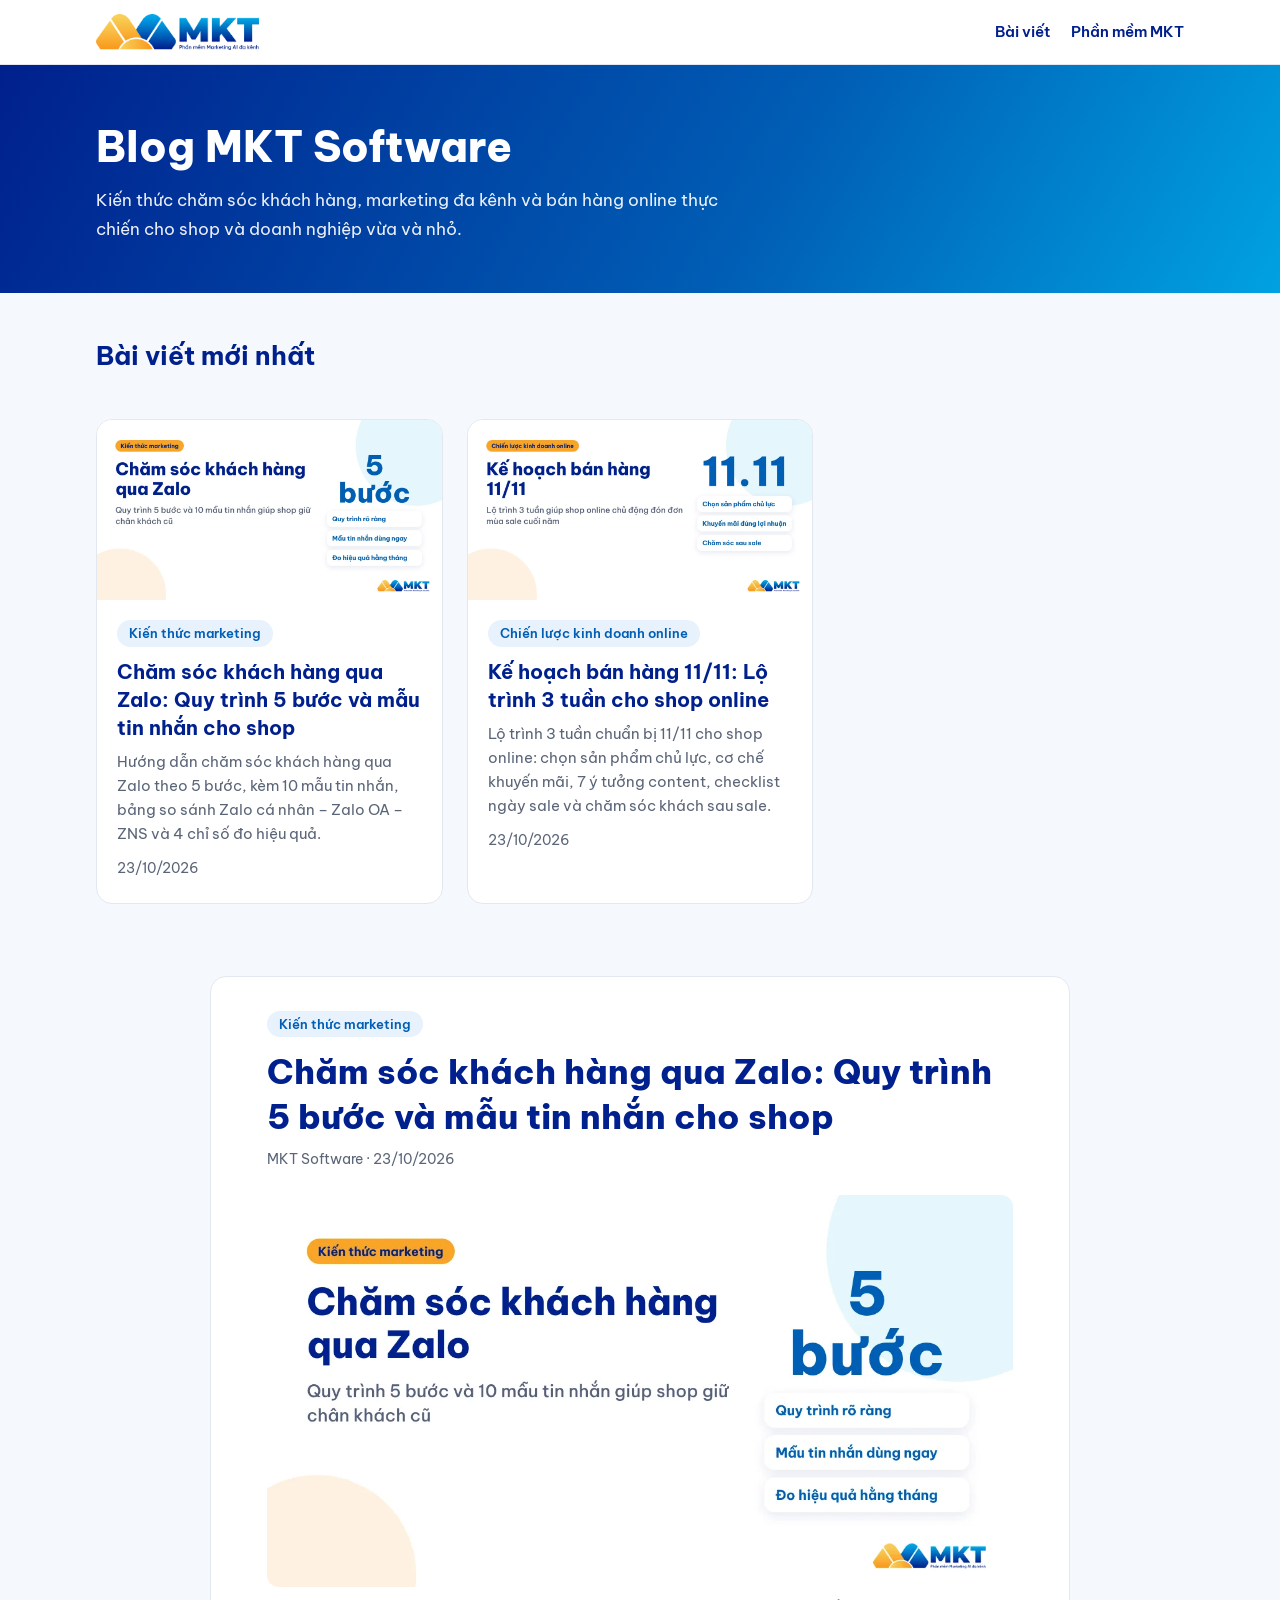
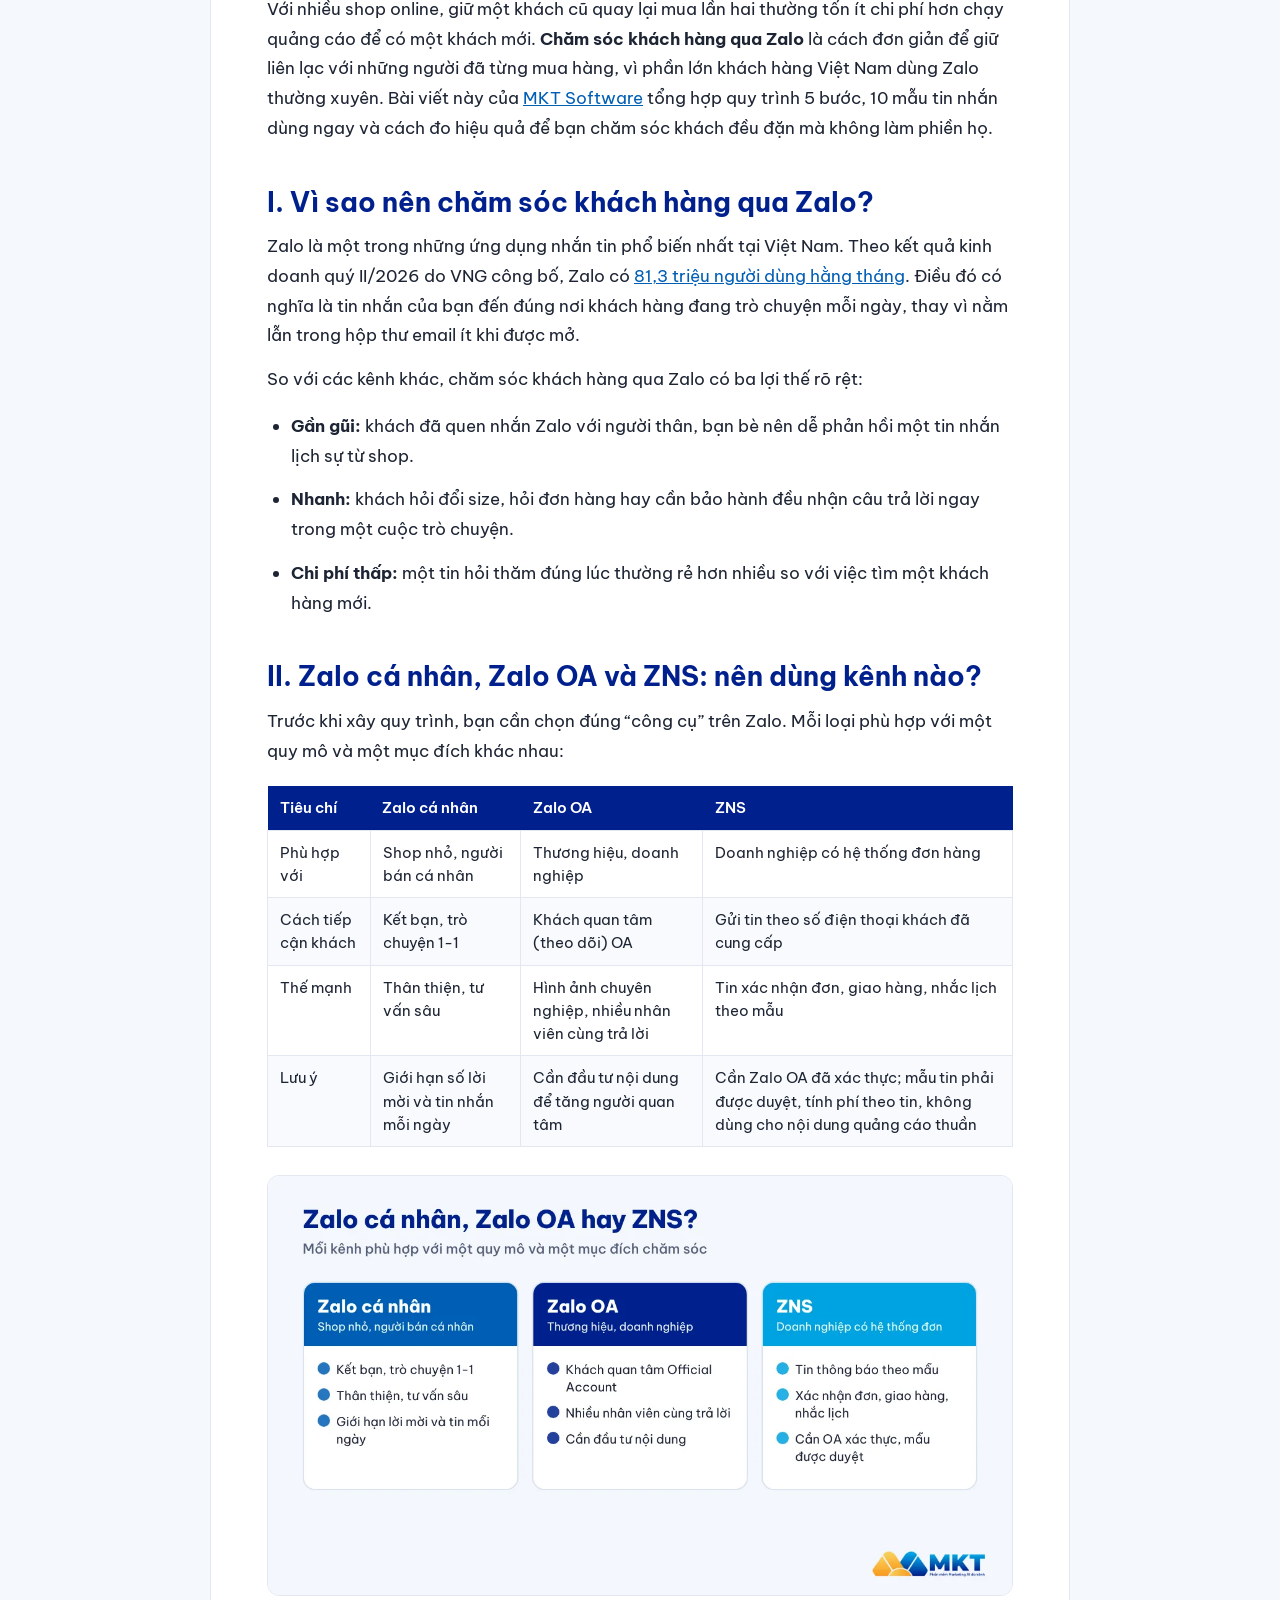
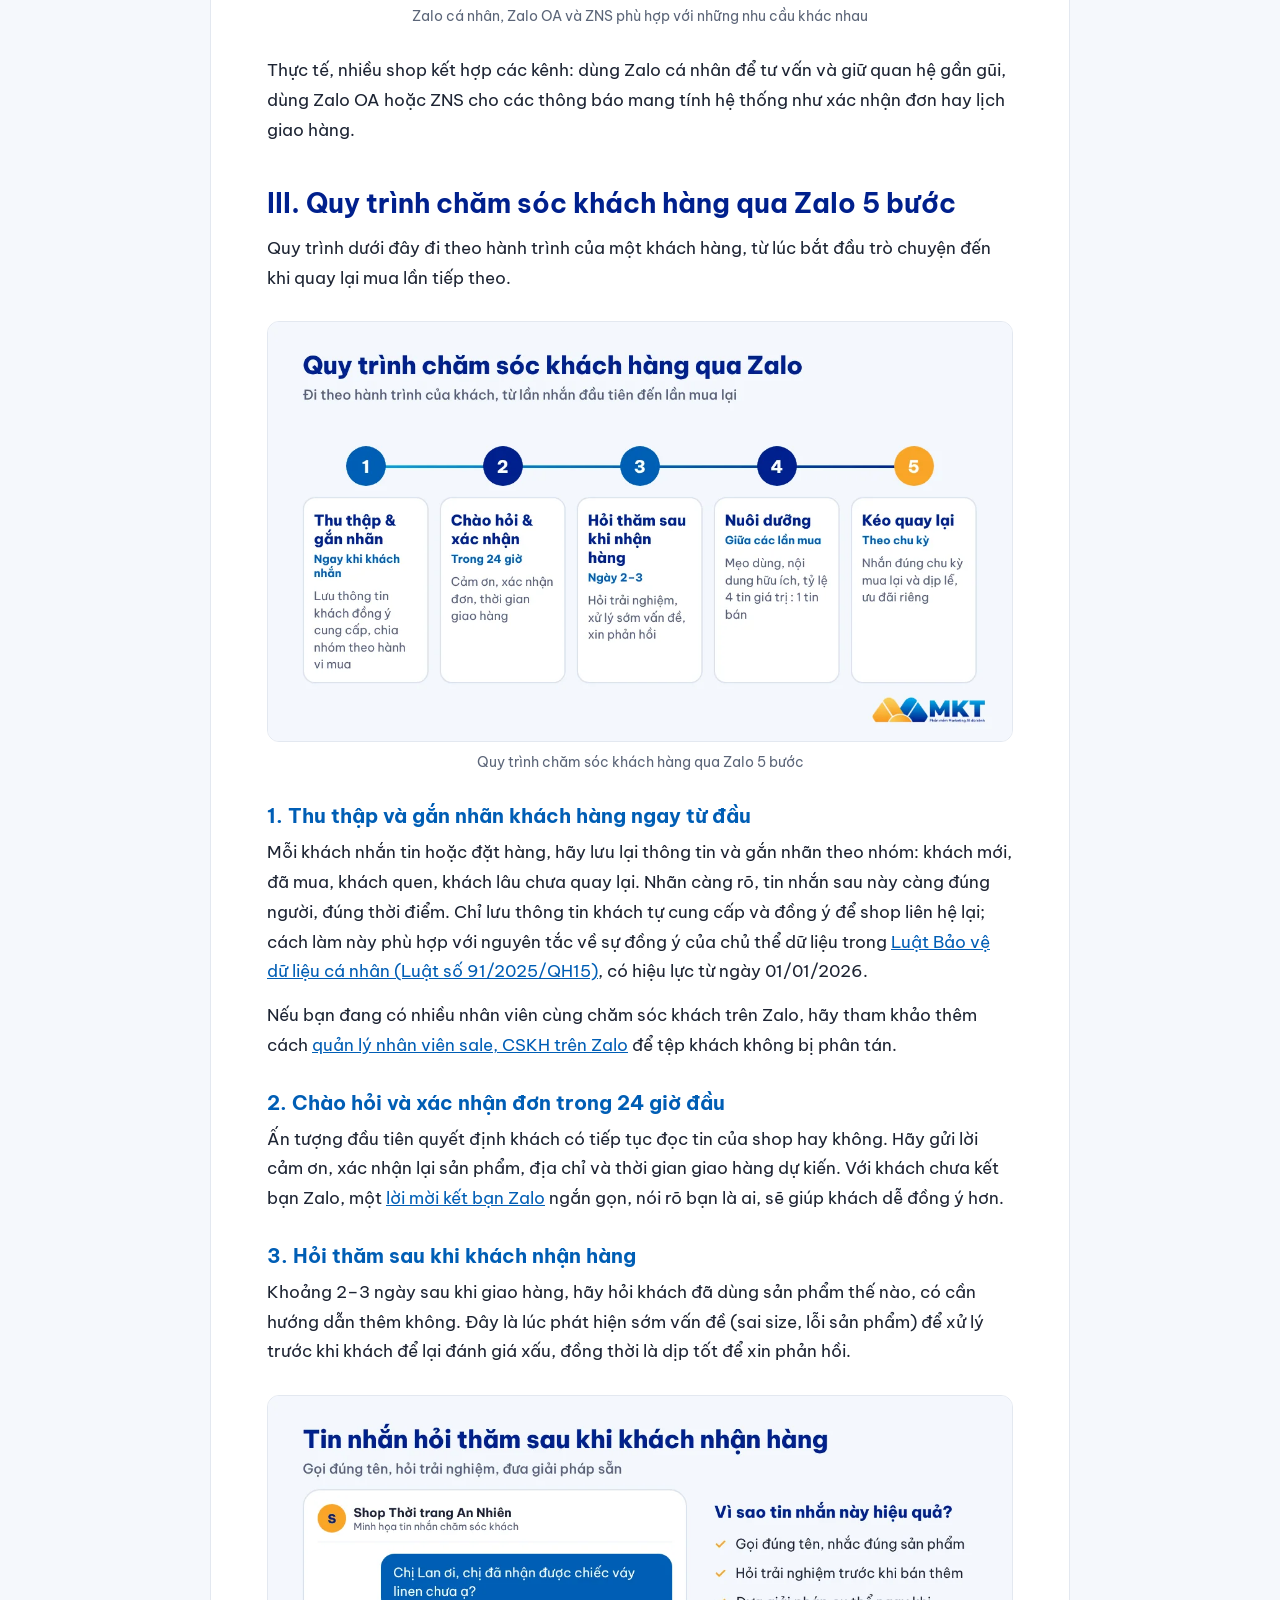
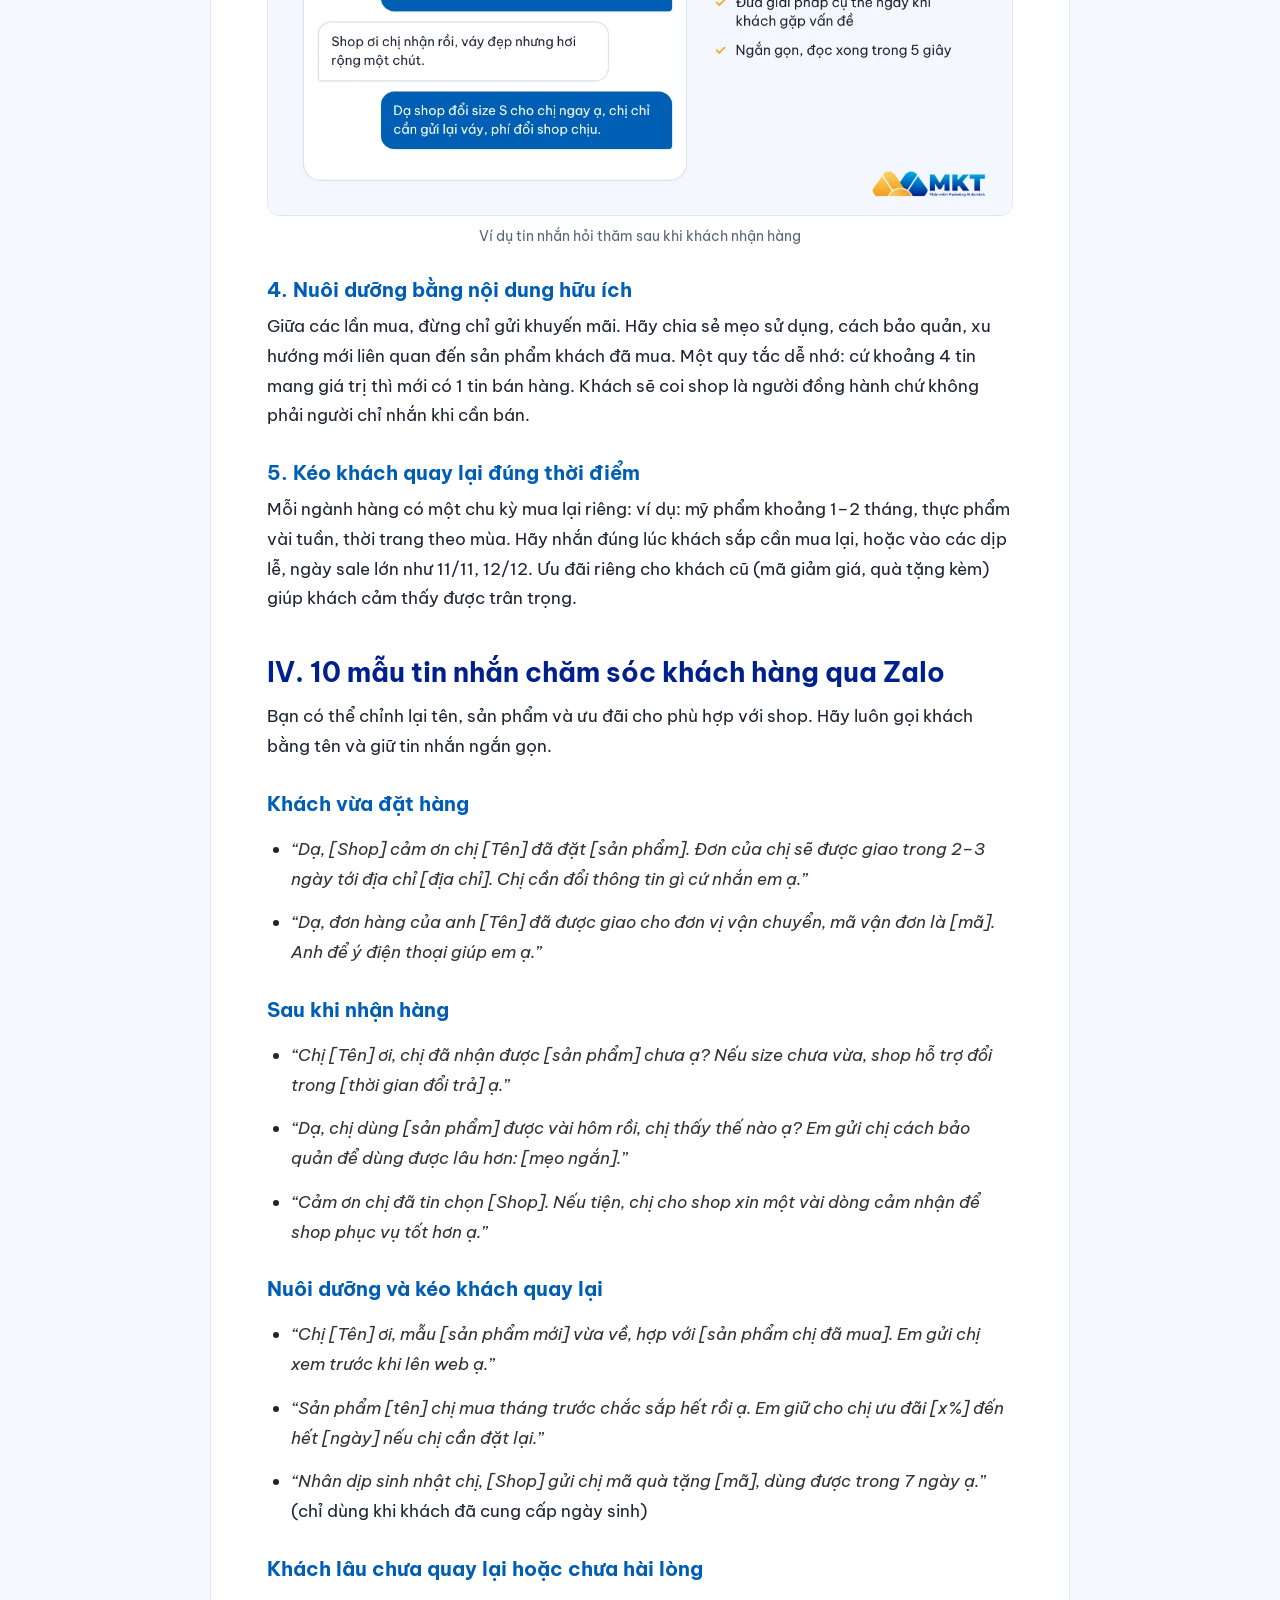
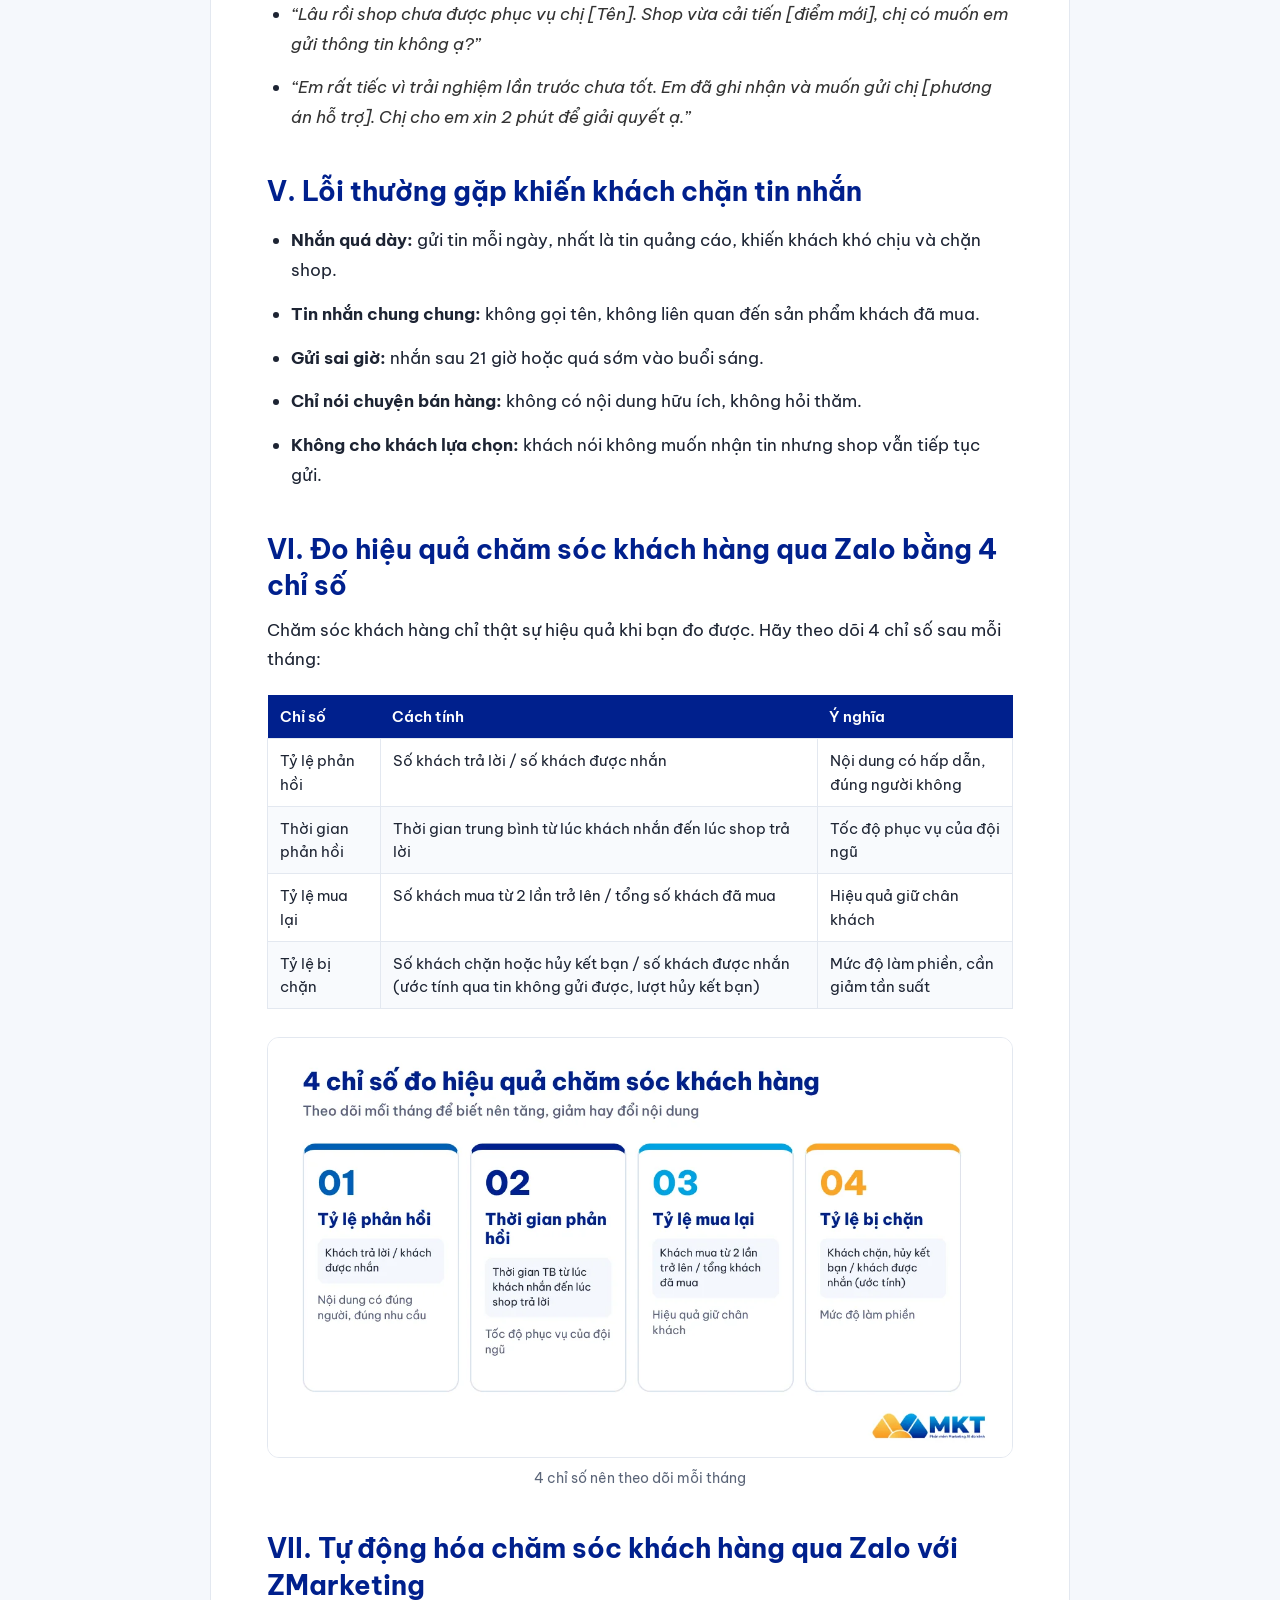
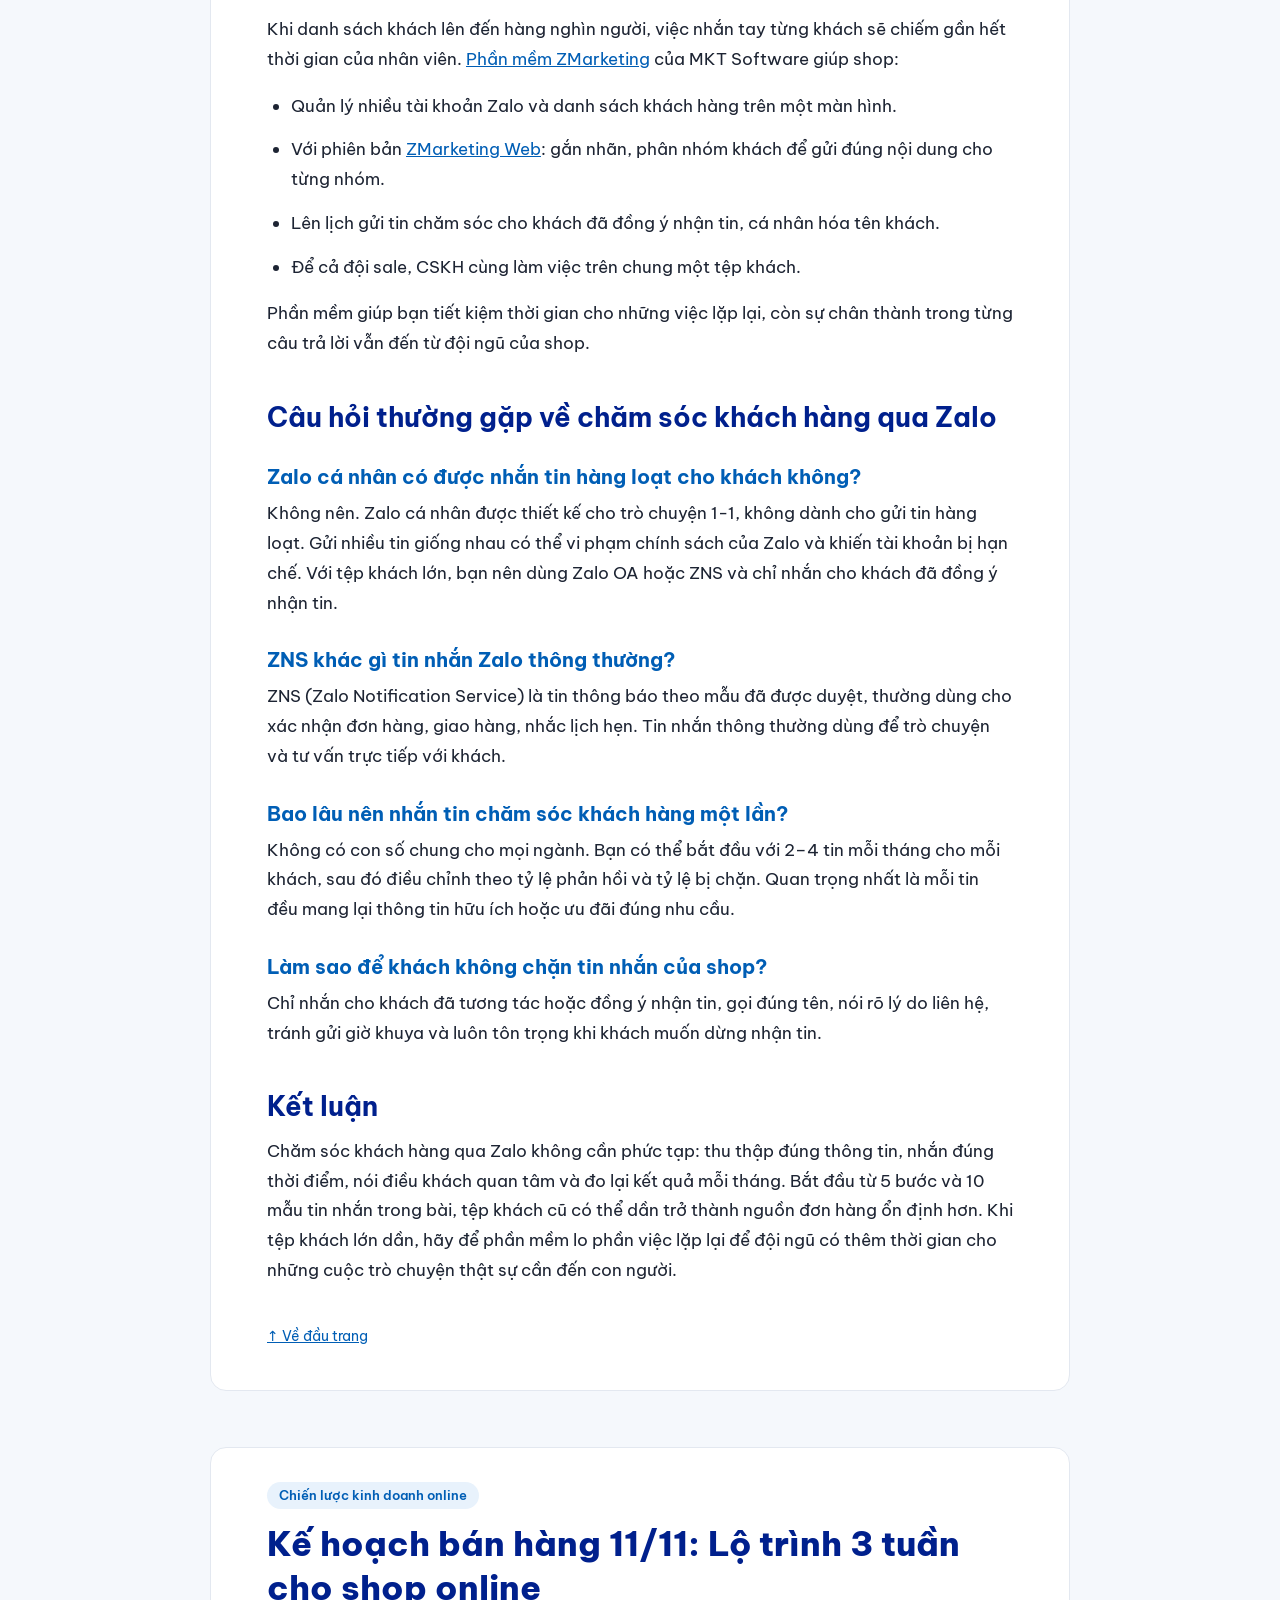
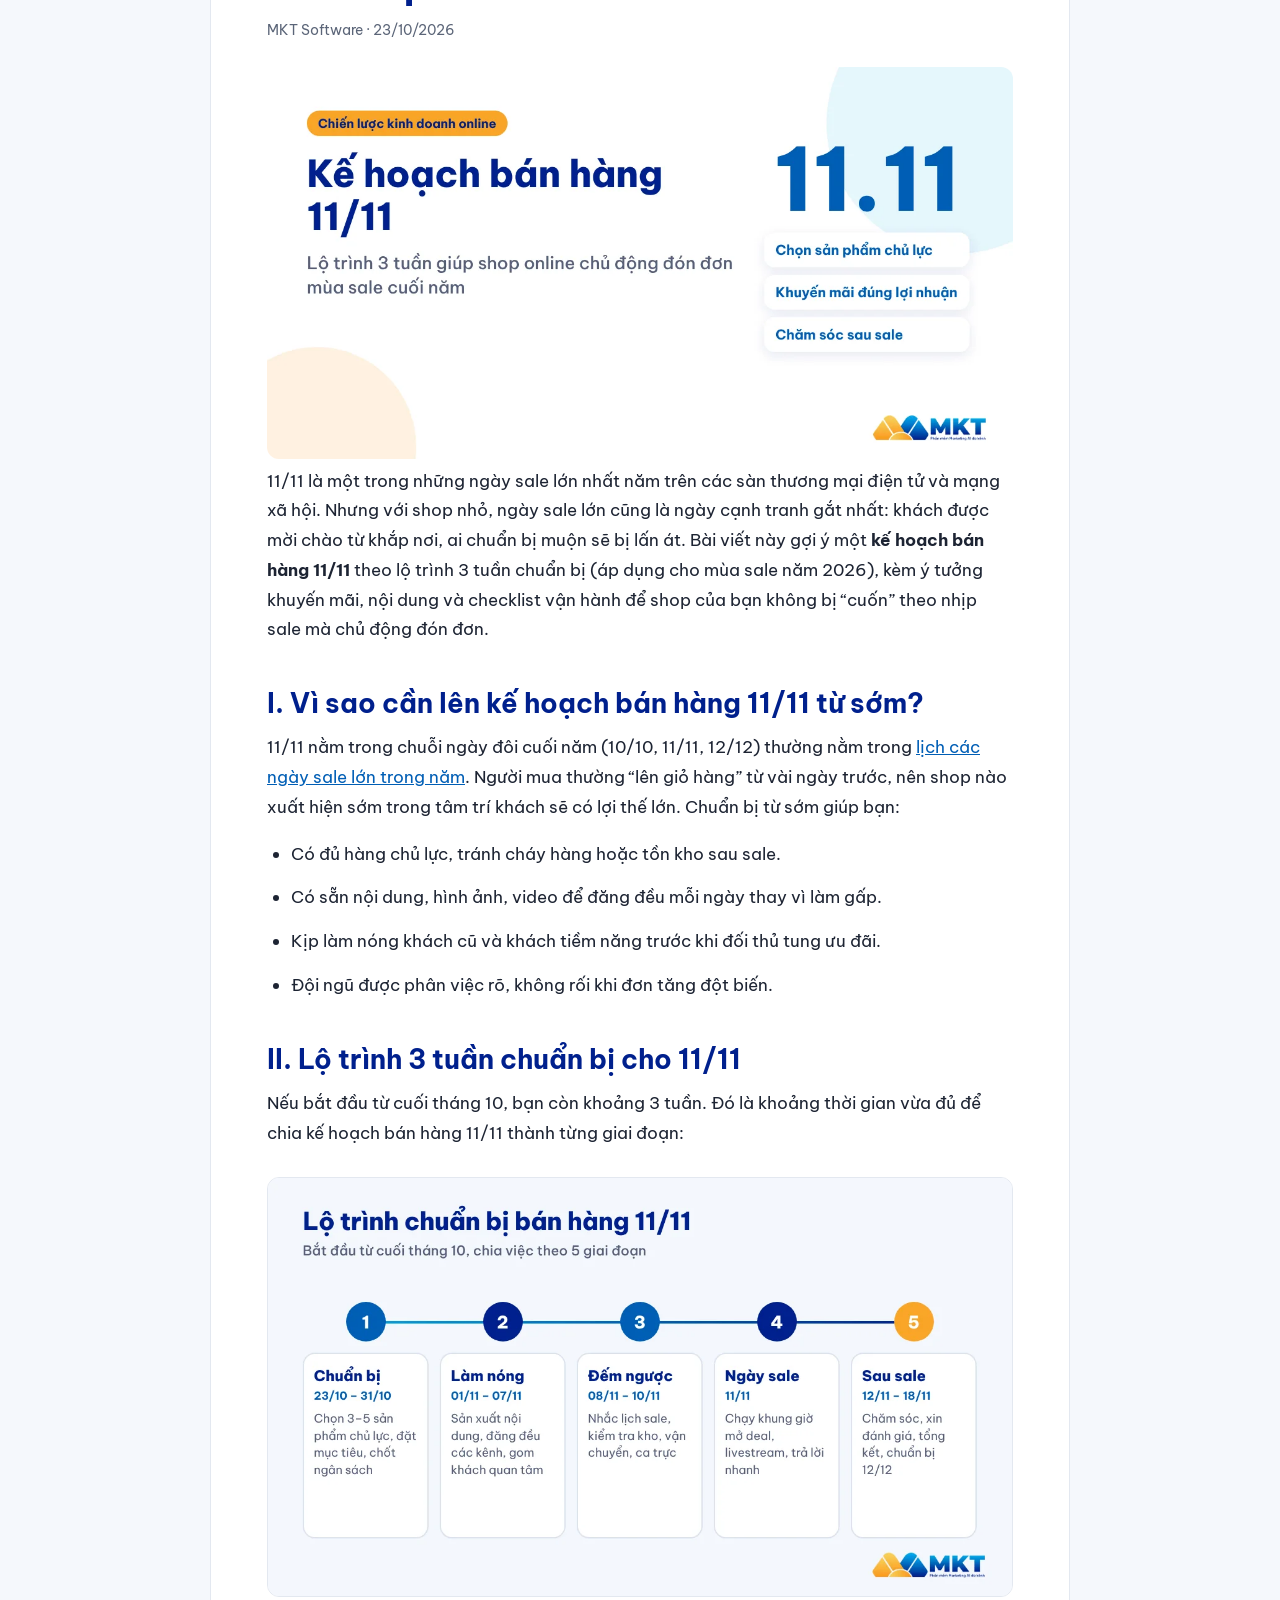
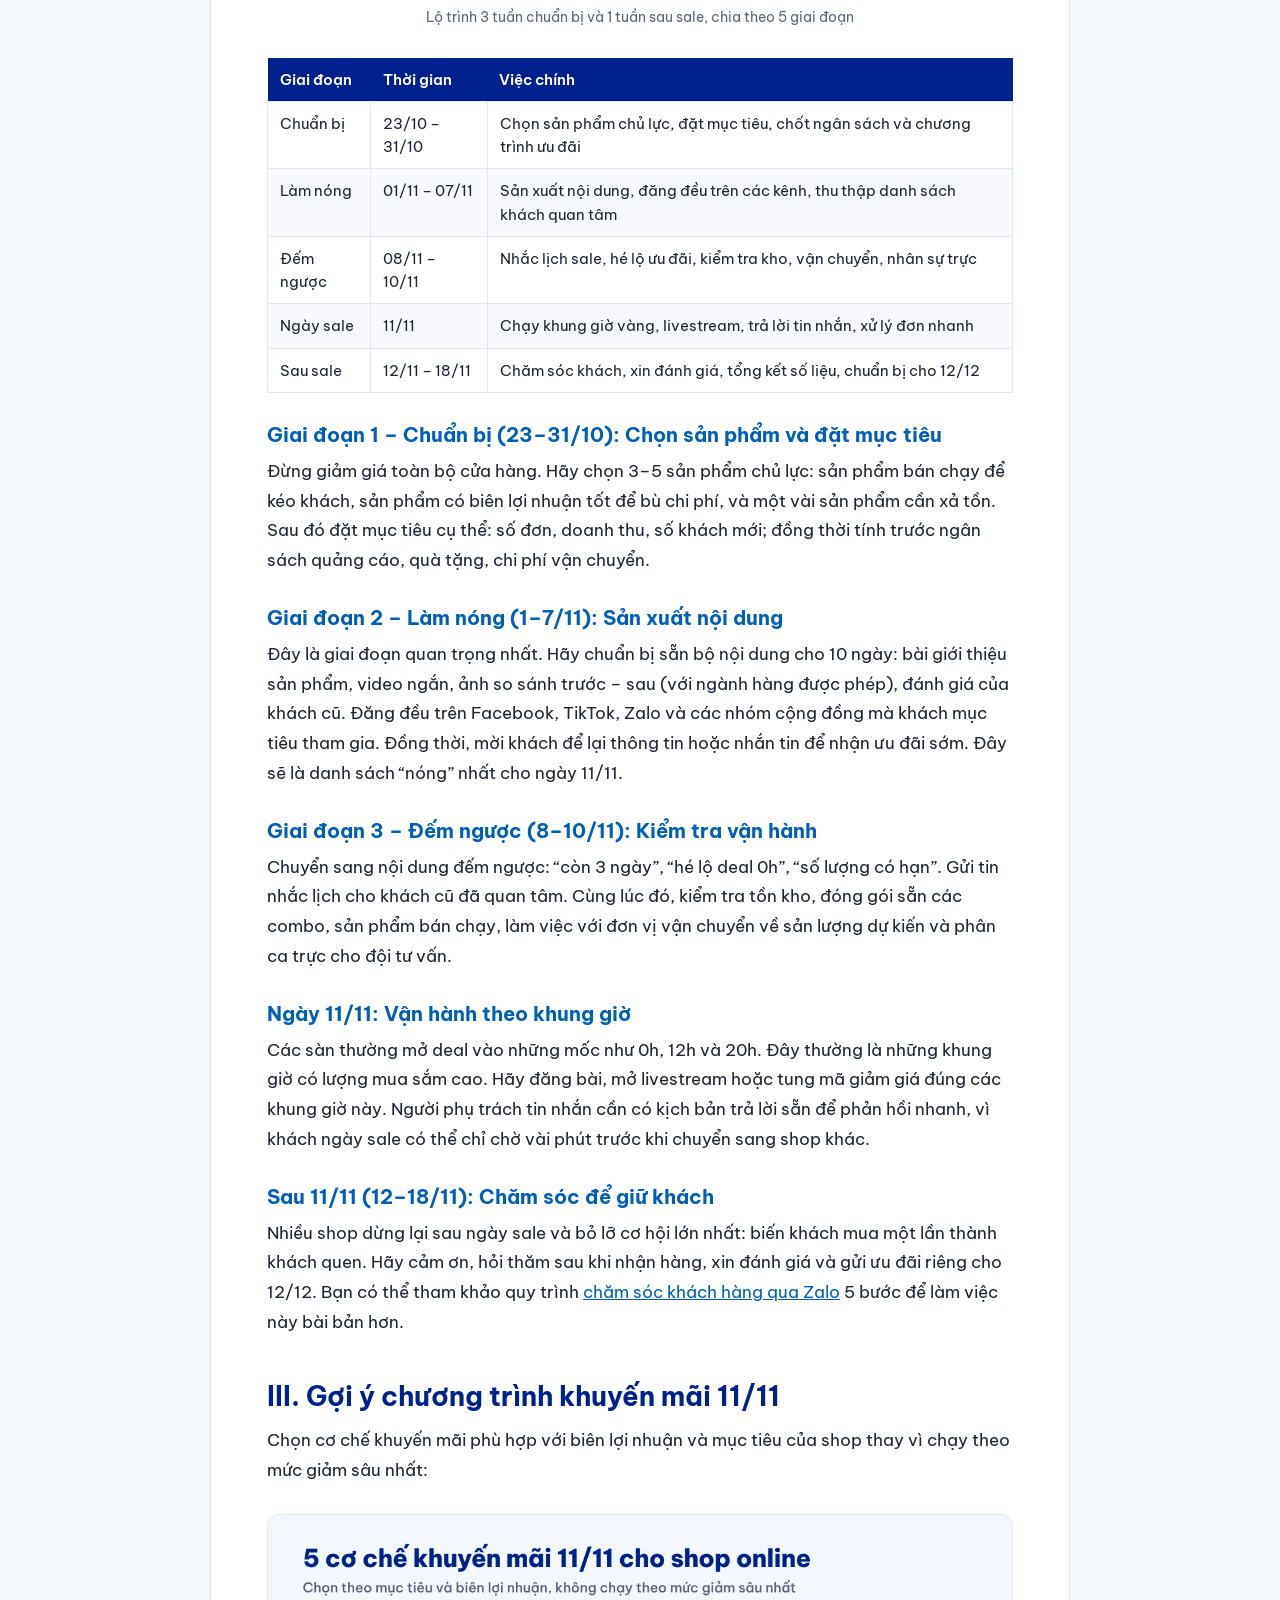
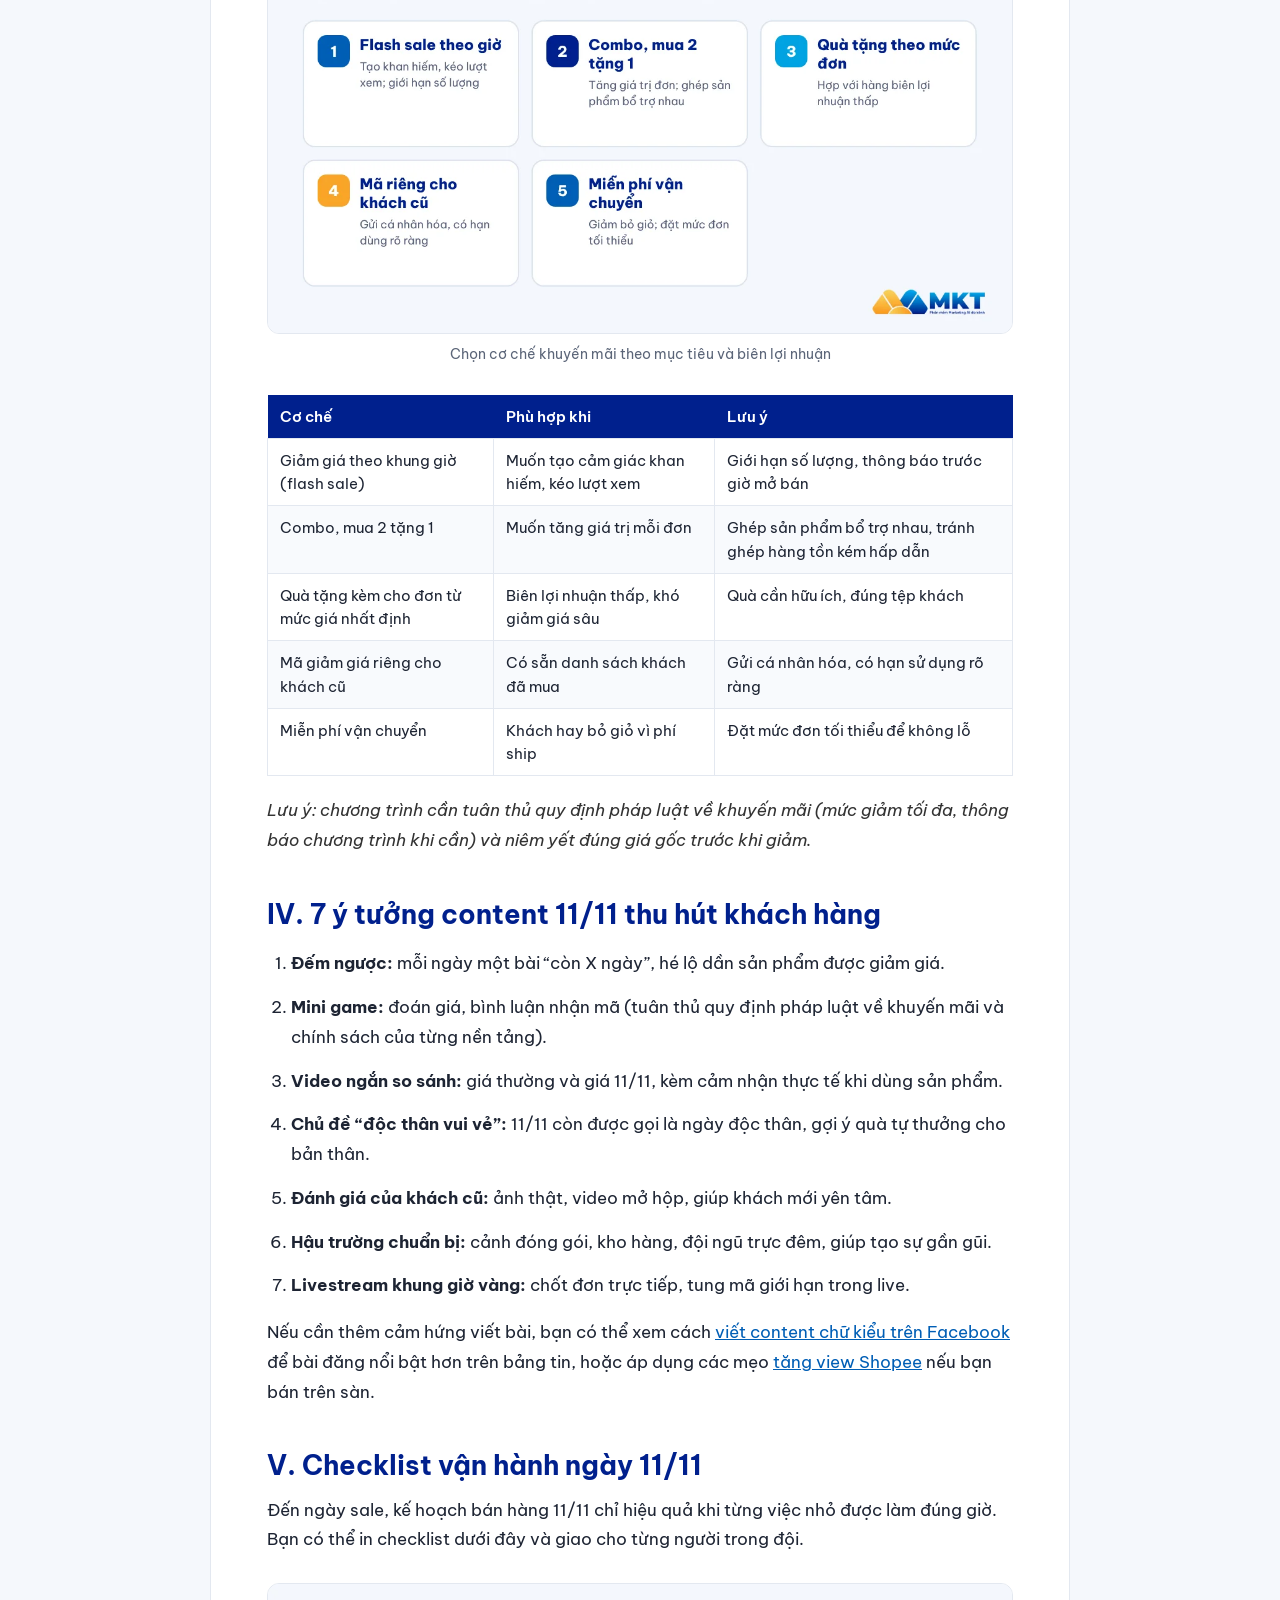
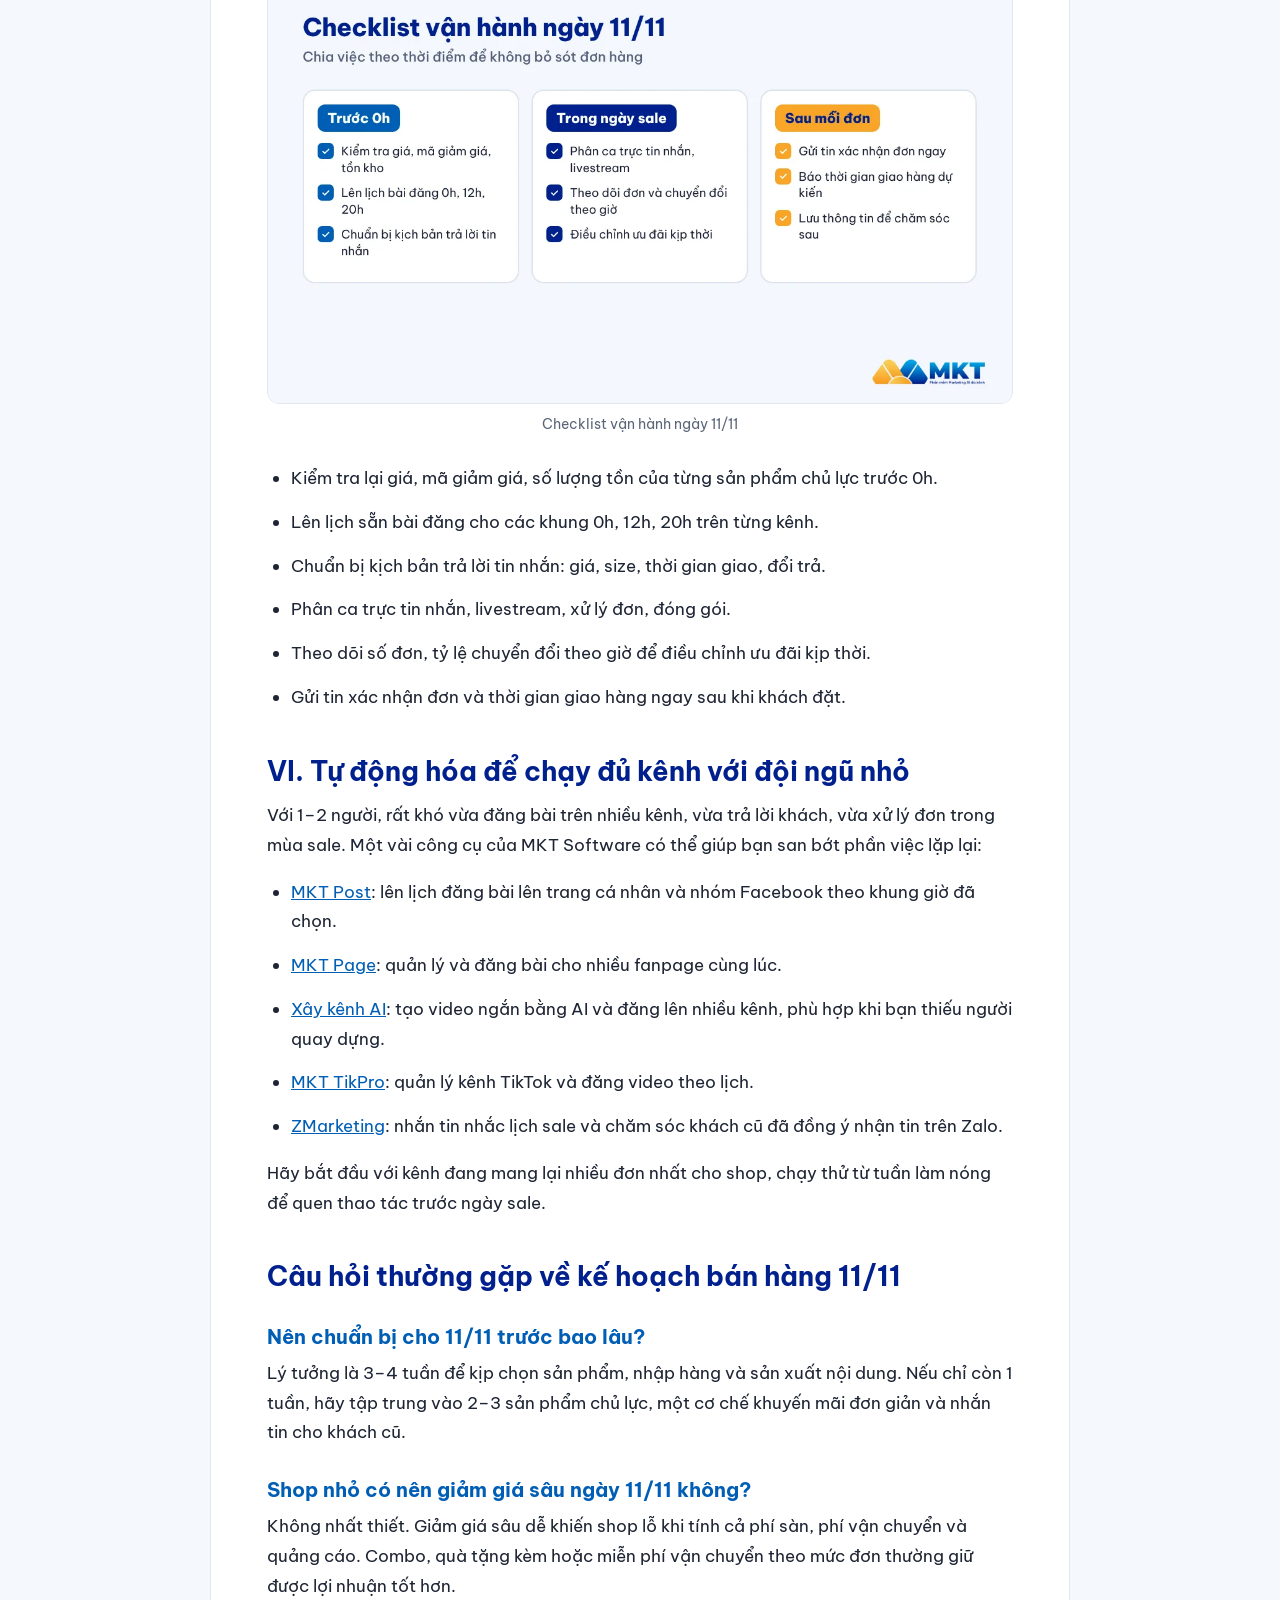
==== index_1.html @ a3960c8b "Add files via upload" ====
<!doctype html>
<html lang="vi">
<head>
<meta charset="utf-8">
<meta name="viewport" content="width=device-width, initial-scale=1">
<title>Blog MKT Software – Chăm sóc khách hàng qua Zalo và kế hoạch bán hàng 11/11</title>
<meta name="description" content="Blog MKT Software: hướng dẫn chăm sóc khách hàng qua Zalo 5 bước kèm mẫu tin nhắn và kế hoạch bán hàng 11/11 cho shop online, kèm checklist, KPI.">
<meta name="robots" content="index,follow">
<meta property="og:type" content="website">
<meta property="og:title" content="Blog MKT Software">
<meta property="og:description" content="Blog MKT Software: hướng dẫn chăm sóc khách hàng qua Zalo 5 bước kèm mẫu tin nhắn và kế hoạch bán hàng 11/11 cho shop online, kèm checklist, KPI.">
<link rel="icon" href="[data-uri]">
<link rel="preconnect" href="https://fonts.googleapis.com">
<link rel="preconnect" href="https://fonts.gstatic.com" crossorigin>
<link href="https://fonts.googleapis.com/css2?family=Be+Vietnam+Pro:wght@400;600;700;800&display=swap" rel="stylesheet">
<style>
:root{--navy:#00208D;--blue:#005EB5;--sky:#00A2E1;--orange:#F9A528;--ink:#1d2433;--muted:#5b6578;--line:#e3e8f0;--bg:#f5f8fc;--card:#fff}
*{box-sizing:border-box}html{-webkit-text-size-adjust:100%}
body{margin:0;font-family:'Be Vietnam Pro',system-ui,-apple-system,'Segoe UI',Roboto,Arial,sans-serif;color:var(--ink);background:var(--bg);line-height:1.75;font-size:17px}
a{color:var(--blue)}a:hover{color:var(--navy)}
img{max-width:100%;height:auto;display:block}
.wrap{max-width:1120px;margin:0 auto;padding:0 16px}
header.site{background:#fff;border-bottom:1px solid var(--line);position:sticky;top:0;z-index:5}
header.site .wrap{display:flex;align-items:center;justify-content:space-between;height:64px;gap:16px}
header.site img{height:36px;width:auto}
header.site nav a{color:var(--navy);text-decoration:none;font-weight:600;font-size:15px;margin-left:20px}
.hero{background:linear-gradient(120deg,var(--navy),var(--blue) 60%,var(--sky));color:#fff;padding:56px 0 48px}
.hero h1{font-size:clamp(28px,4vw,42px);line-height:1.25;margin:0 0 12px;font-weight:800}
.hero p{margin:0;max-width:640px;opacity:.92}
.grid{display:grid;grid-template-columns:repeat(auto-fill,minmax(320px,1fr));gap:24px;padding:40px 0 56px}
.card{background:var(--card);border:1px solid var(--line);border-radius:16px;overflow:hidden;display:flex;flex-direction:column;text-decoration:none;color:inherit;transition:transform .15s,box-shadow .15s}
.card:hover{transform:translateY(-3px);box-shadow:0 12px 28px rgba(0,32,141,.12)}
.card .body{padding:18px 20px 22px}
.tag{display:inline-block;font-size:13px;font-weight:600;color:var(--blue);background:#e8f2fc;border-radius:999px;padding:2px 12px}
.card h2{font-size:20px;line-height:1.4;margin:10px 0 8px;color:var(--navy)}
.card p{margin:0;color:var(--muted);font-size:15px;line-height:1.6}
.meta{font-size:14px;color:var(--muted)}
.crumb{font-size:14px;color:var(--muted);padding:20px 0 0}.crumb a{color:var(--muted);text-decoration:none}
article{background:#fff;border:1px solid var(--line);border-radius:16px;padding:32px clamp(18px,5vw,56px) 40px;margin:16px auto 56px;max-width:860px}
article h1{font-size:clamp(26px,3.6vw,36px);line-height:1.3;color:var(--navy);margin:12px 0 8px;font-weight:800}
article .featured{border-radius:12px;margin:24px 0 8px}
.content h2{font-size:clamp(22px,2.6vw,27px);line-height:1.35;color:var(--navy);margin:40px 0 12px;padding-top:4px}
.content h3{font-size:20px;line-height:1.4;color:var(--blue);margin:28px 0 8px}
.content p,.content li{margin:0 0 14px}
.content ul,.content ol{padding-left:24px}
.content figure{margin:28px 0}.content figure img{border-radius:12px;border:1px solid var(--line)}
.content figcaption{font-size:14px;color:var(--muted);text-align:center;margin-top:8px}
.tablewrap{overflow-x:auto;margin:20px 0}
.content table{border-collapse:collapse;width:100%;min-width:560px;font-size:15px;line-height:1.55}
.content th{background:var(--navy);color:#fff;text-align:left;padding:10px 12px;font-weight:600}
.content td{border:1px solid var(--line);padding:10px 12px;vertical-align:top}
.content tr:nth-child(even) td{background:#f8fafd}
.content em{color:#333}
.related{border-top:1px solid var(--line);margin-top:40px;padding-top:24px}
.related h2{font-size:20px;color:var(--navy);margin:0 0 12px}
.cta{background:linear-gradient(120deg,var(--navy),var(--blue));color:#fff;border-radius:14px;padding:22px 24px;margin-top:32px}
.cta a{display:inline-block;margin-top:10px;background:var(--orange);color:var(--navy);font-weight:700;text-decoration:none;padding:10px 20px;border-radius:999px}
footer{background:var(--navy);color:#c9d4ff;font-size:14px;padding:28px 0}footer a{color:#fff}
@media (max-width:600px){body{font-size:16px}header.site nav a{margin-left:12px;font-size:14px}.grid{grid-template-columns:1fr}}

.post{scroll-margin-top:80px}.toplink{font-size:14px;margin-top:24px;display:inline-block}
header.site nav{display:flex;white-space:nowrap}@media (max-width:600px){header.site img{height:28px;width:auto}header.site nav a{margin-left:10px;font-size:13px}}
.content h3.h2{font-size:clamp(22px,2.6vw,27px);line-height:1.35;color:var(--navy);margin:40px 0 12px}

</style>
<script type="application/ld+json">{"@context": "https://schema.org", "@type": "FAQPage", "mainEntity": [{"@type": "Question", "name": "Zalo cá nhân có được nhắn tin hàng loạt cho khách không?", "acceptedAnswer": {"@type": "Answer", "text": "Không nên. Zalo cá nhân được thiết kế cho trò chuyện 1-1, không dành cho gửi tin hàng loạt. Gửi nhiều tin giống nhau có thể vi phạm chính sách của Zalo và khiến tài khoản bị hạn chế. Với tệp khách lớn, bạn nên dùng Zalo OA hoặc ZNS và chỉ nhắn cho khách đã đồng ý nhận tin."}}, {"@type": "Question", "name": "ZNS khác gì tin nhắn Zalo thông thường?", "acceptedAnswer": {"@type": "Answer", "text": "ZNS (Zalo Notification Service) là tin thông báo theo mẫu đã được duyệt, thường dùng cho xác nhận đơn hàng, giao hàng, nhắc lịch hẹn. Tin nhắn thông thường dùng để trò chuyện và tư vấn trực tiếp với khách."}}, {"@type": "Question", "name": "Bao lâu nên nhắn tin chăm sóc khách hàng một lần?", "acceptedAnswer": {"@type": "Answer", "text": "Không có con số chung cho mọi ngành. Bạn có thể bắt đầu với 2–4 tin mỗi tháng cho mỗi khách, sau đó điều chỉnh theo tỷ lệ phản hồi và tỷ lệ bị chặn. Quan trọng nhất là mỗi tin đều mang lại thông tin hữu ích hoặc ưu đãi đúng nhu cầu."}}, {"@type": "Question", "name": "Làm sao để khách không chặn tin nhắn của shop?", "acceptedAnswer": {"@type": "Answer", "text": "Chỉ nhắn cho khách đã tương tác hoặc đồng ý nhận tin, gọi đúng tên, nói rõ lý do liên hệ, tránh gửi giờ khuya và luôn tôn trọng khi khách muốn dừng nhận tin."}}, {"@type": "Question", "name": "Nên chuẩn bị cho 11/11 trước bao lâu?", "acceptedAnswer": {"@type": "Answer", "text": "Lý tưởng là 3–4 tuần để kịp chọn sản phẩm, nhập hàng và sản xuất nội dung. Nếu chỉ còn 1 tuần, hãy tập trung vào 2–3 sản phẩm chủ lực, một cơ chế khuyến mãi đơn giản và nhắn tin cho khách cũ."}}, {"@type": "Question", "name": "Shop nhỏ có nên giảm giá sâu ngày 11/11 không?", "acceptedAnswer": {"@type": "Answer", "text": "Không nhất thiết. Giảm giá sâu dễ khiến shop lỗ khi tính cả phí sàn, phí vận chuyển và quảng cáo. Combo, quà tặng kèm hoặc miễn phí vận chuyển theo mức đơn thường giữ được lợi nhuận tốt hơn."}}, {"@type": "Question", "name": "Khung giờ nào nên đăng bài ngày 11/11?", "acceptedAnswer": {"@type": "Answer", "text": "Các mốc sàn thường mở deal là 0h, 12h và 20h. Bạn nên xem lại số liệu bán hàng của shop ở các đợt sale trước để chọn khung giờ chính xác nhất."}}, {"@type": "Question", "name": "Sau 11/11 cần làm gì để giữ khách?", "acceptedAnswer": {"@type": "Answer", "text": "Gửi lời cảm ơn, hỏi thăm sau khi khách nhận hàng, xin đánh giá và chuẩn bị ưu đãi riêng cho khách cũ vào dịp 12/12 hoặc Tết."}}]}</script>
</head>
<body id="top">
<header class="site"><div class="wrap"><a href="#top"><img src="[data-uri]" alt="MKT Software" width="160" height="36"></a><nav><a href="#bai-viet">Bài viết</a><a href="https://mktsoftware.vn/" rel="noopener">Phần mềm MKT</a></nav></div></header>
<section class="hero"><div class="wrap">
<h1>Blog MKT Software</h1>
<p>Kiến thức chăm sóc khách hàng, marketing đa kênh và bán hàng online thực chiến cho shop và doanh nghiệp vừa và nhỏ.</p>
</div></section>
<main class="wrap">
<h2 id="bai-viet" style="color:var(--navy);margin:40px 0 0;font-size:26px">Bài viết mới nhất</h2>
<div class="grid">
<a class="card" href="#cham-soc-khach-hang-qua-zalo"><img src="[data-uri]" alt="Chăm sóc khách hàng qua Zalo: quy trình 5 bước cho shop online" width="1200" height="630"><div class="body"><span class="tag">Kiến thức marketing</span><h3 style="font-size:20px;line-height:1.4;margin:10px 0 8px;color:var(--navy)">Chăm sóc khách hàng qua Zalo: Quy trình 5 bước và mẫu tin nhắn cho shop</h3><p>Hướng dẫn chăm sóc khách hàng qua Zalo theo 5 bước, kèm 10 mẫu tin nhắn, bảng so sánh Zalo cá nhân – Zalo OA – ZNS và 4 chỉ số đo hiệu quả.</p><div class="meta" style="margin-top:10px">23/10/2026</div></div></a>
<a class="card" href="#ke-hoach-ban-hang-11-11"><img src="[data-uri]" alt="Kế hoạch bán hàng 11/11: lộ trình 3 tuần cho shop online" width="1200" height="630"><div class="body"><span class="tag">Chiến lược kinh doanh online</span><h3 style="font-size:20px;line-height:1.4;margin:10px 0 8px;color:var(--navy)">Kế hoạch bán hàng 11/11: Lộ trình 3 tuần cho shop online</h3><p>Lộ trình 3 tuần chuẩn bị 11/11 cho shop online: chọn sản phẩm chủ lực, cơ chế khuyến mãi, 7 ý tưởng content, checklist ngày sale và chăm sóc khách sau sale.</p><div class="meta" style="margin-top:10px">23/10/2026</div></div></a>
</div>
<article class="post" id="cham-soc-khach-hang-qua-zalo">
<span class="tag">Kiến thức marketing</span>
<h2 style="font-size:clamp(26px,3.6vw,34px);line-height:1.3;color:var(--navy);margin:12px 0 8px;font-weight:800">Chăm sóc khách hàng qua Zalo: Quy trình 5 bước và mẫu tin nhắn cho shop</h2>
<div class="meta">MKT Software · 23/10/2026</div>
<img class="featured" src="[data-uri]" alt="Chăm sóc khách hàng qua Zalo: quy trình 5 bước cho shop online" width="1200" height="630">
<div class="content">
<p>Với nhiều shop online, giữ một khách cũ quay lại mua lần hai thường tốn ít chi phí hơn chạy quảng cáo để có một khách mới. <strong>Chăm sóc khách hàng qua Zalo</strong> là cách đơn giản để giữ liên lạc với những người đã từng mua hàng, vì phần lớn khách hàng Việt Nam dùng Zalo thường xuyên. Bài viết này của <a href="https://mktsoftware.vn/">MKT Software</a> tổng hợp quy trình 5 bước, 10 mẫu tin nhắn dùng ngay và cách đo hiệu quả để bạn chăm sóc khách đều đặn mà không làm phiền họ.</p>

<h3 class="h2">I. Vì sao nên chăm sóc khách hàng qua Zalo?</h3>
<p>Zalo là một trong những ứng dụng nhắn tin phổ biến nhất tại Việt Nam. Theo kết quả kinh doanh quý II/2026 do VNG công bố, Zalo có <a href="https://www.vietnamplus.vn/zalo-co-813-trieu-nguoi-dung-hang-thang-post1127226.vnp" target="_blank" rel="noopener">81,3 triệu người dùng hằng tháng</a>. Điều đó có nghĩa là tin nhắn của bạn đến đúng nơi khách hàng đang trò chuyện mỗi ngày, thay vì nằm lẫn trong hộp thư email ít khi được mở.</p>
<p>So với các kênh khác, chăm sóc khách hàng qua Zalo có ba lợi thế rõ rệt:</p>
<ul>
<li><strong>Gần gũi:</strong> khách đã quen nhắn Zalo với người thân, bạn bè nên dễ phản hồi một tin nhắn lịch sự từ shop.</li>
<li><strong>Nhanh:</strong> khách hỏi đổi size, hỏi đơn hàng hay cần bảo hành đều nhận câu trả lời ngay trong một cuộc trò chuyện.</li>
<li><strong>Chi phí thấp:</strong> một tin hỏi thăm đúng lúc thường rẻ hơn nhiều so với việc tìm một khách hàng mới.</li>
</ul>

<h3 class="h2">II. Zalo cá nhân, Zalo OA và ZNS: nên dùng kênh nào?</h3>
<p>Trước khi xây quy trình, bạn cần chọn đúng “công cụ” trên Zalo. Mỗi loại phù hợp với một quy mô và một mục đích khác nhau:</p>
<div class="tablewrap"><table>
<thead><tr><th>Tiêu chí</th><th>Zalo cá nhân</th><th>Zalo OA</th><th>ZNS</th></tr></thead>
<tbody>
<tr><td>Phù hợp với</td><td>Shop nhỏ, người bán cá nhân</td><td>Thương hiệu, doanh nghiệp</td><td>Doanh nghiệp có hệ thống đơn hàng</td></tr>
<tr><td>Cách tiếp cận khách</td><td>Kết bạn, trò chuyện 1-1</td><td>Khách quan tâm (theo dõi) OA</td><td>Gửi tin theo số điện thoại khách đã cung cấp</td></tr>
<tr><td>Thế mạnh</td><td>Thân thiện, tư vấn sâu</td><td>Hình ảnh chuyên nghiệp, nhiều nhân viên cùng trả lời</td><td>Tin xác nhận đơn, giao hàng, nhắc lịch theo mẫu</td></tr>
<tr><td>Lưu ý</td><td>Giới hạn số lời mời và tin nhắn mỗi ngày</td><td>Cần đầu tư nội dung để tăng người quan tâm</td><td>Cần Zalo OA đã xác thực; mẫu tin phải được duyệt, tính phí theo tin, không dùng cho nội dung quảng cáo thuần</td></tr>
</tbody>
</table></div>
<figure class="wp-block-image size-large"><img src="[data-uri]" alt="So sánh Zalo cá nhân, Zalo OA và ZNS trong chăm sóc khách hàng" width="1200" height="675" loading="lazy" decoding="async"/><figcaption>Zalo cá nhân, Zalo OA và ZNS phù hợp với những nhu cầu khác nhau</figcaption></figure>
<p>Thực tế, nhiều shop kết hợp các kênh: dùng Zalo cá nhân để tư vấn và giữ quan hệ gần gũi, dùng Zalo OA hoặc ZNS cho các thông báo mang tính hệ thống như xác nhận đơn hay lịch giao hàng.</p>

<h3 class="h2">III. Quy trình chăm sóc khách hàng qua Zalo 5 bước</h3>
<p>Quy trình dưới đây đi theo hành trình của một khách hàng, từ lúc bắt đầu trò chuyện đến khi quay lại mua lần tiếp theo.</p>
<figure class="wp-block-image size-large"><img src="[data-uri]" alt="Sơ đồ quy trình chăm sóc khách hàng qua Zalo gồm 5 bước" width="1200" height="675" loading="lazy" decoding="async"/><figcaption>Quy trình chăm sóc khách hàng qua Zalo 5 bước</figcaption></figure>

<h3>1. Thu thập và gắn nhãn khách hàng ngay từ đầu</h3>
<p>Mỗi khách nhắn tin hoặc đặt hàng, hãy lưu lại thông tin và gắn nhãn theo nhóm: khách mới, đã mua, khách quen, khách lâu chưa quay lại. Nhãn càng rõ, tin nhắn sau này càng đúng người, đúng thời điểm. Chỉ lưu thông tin khách tự cung cấp và đồng ý để shop liên hệ lại; cách làm này phù hợp với nguyên tắc về sự đồng ý của chủ thể dữ liệu trong <a href="https://luatvietnam.vn/tin-van-ban-moi/da-co-luat-bao-ve-du-lieu-ca-nhan-2025-so-91-2025-qh15-186-102925-article.html" target="_blank" rel="noopener">Luật Bảo vệ dữ liệu cá nhân (Luật số 91/2025/QH15)</a>, có hiệu lực từ ngày 01/01/2026.</p>
<p>Nếu bạn đang có nhiều nhân viên cùng chăm sóc khách trên Zalo, hãy tham khảo thêm cách <a href="https://mktsoftware.vn/phan-mem-quan-ly-nhan-vien">quản lý nhân viên sale, CSKH trên Zalo</a> để tệp khách không bị phân tán.</p>

<h3>2. Chào hỏi và xác nhận đơn trong 24 giờ đầu</h3>
<p>Ấn tượng đầu tiên quyết định khách có tiếp tục đọc tin của shop hay không. Hãy gửi lời cảm ơn, xác nhận lại sản phẩm, địa chỉ và thời gian giao hàng dự kiến. Với khách chưa kết bạn Zalo, một <a href="https://mktsoftware.vn/loi-moi-ket-ban-zalo">lời mời kết bạn Zalo</a> ngắn gọn, nói rõ bạn là ai, sẽ giúp khách dễ đồng ý hơn.</p>

<h3>3. Hỏi thăm sau khi khách nhận hàng</h3>
<p>Khoảng 2–3 ngày sau khi giao hàng, hãy hỏi khách đã dùng sản phẩm thế nào, có cần hướng dẫn thêm không. Đây là lúc phát hiện sớm vấn đề (sai size, lỗi sản phẩm) để xử lý trước khi khách để lại đánh giá xấu, đồng thời là dịp tốt để xin phản hồi.</p>
<figure class="wp-block-image size-large"><img src="[data-uri]" alt="Mẫu tin nhắn hỏi thăm khách hàng sau khi nhận hàng trên Zalo" width="1200" height="675" loading="lazy" decoding="async"/><figcaption>Ví dụ tin nhắn hỏi thăm sau khi khách nhận hàng</figcaption></figure>

<h3>4. Nuôi dưỡng bằng nội dung hữu ích</h3>
<p>Giữa các lần mua, đừng chỉ gửi khuyến mãi. Hãy chia sẻ mẹo sử dụng, cách bảo quản, xu hướng mới liên quan đến sản phẩm khách đã mua. Một quy tắc dễ nhớ: cứ khoảng 4 tin mang giá trị thì mới có 1 tin bán hàng. Khách sẽ coi shop là người đồng hành chứ không phải người chỉ nhắn khi cần bán.</p>

<h3>5. Kéo khách quay lại đúng thời điểm</h3>
<p>Mỗi ngành hàng có một chu kỳ mua lại riêng: ví dụ: mỹ phẩm khoảng 1–2 tháng, thực phẩm vài tuần, thời trang theo mùa. Hãy nhắn đúng lúc khách sắp cần mua lại, hoặc vào các dịp lễ, ngày sale lớn như 11/11, 12/12. Ưu đãi riêng cho khách cũ (mã giảm giá, quà tặng kèm) giúp khách cảm thấy được trân trọng.</p>

<h3 class="h2">IV. 10 mẫu tin nhắn chăm sóc khách hàng qua Zalo</h3>
<p>Bạn có thể chỉnh lại tên, sản phẩm và ưu đãi cho phù hợp với shop. Hãy luôn gọi khách bằng tên và giữ tin nhắn ngắn gọn.</p>
<h3>Khách vừa đặt hàng</h3>
<ul>
<li><em>“Dạ, [Shop] cảm ơn chị [Tên] đã đặt [sản phẩm]. Đơn của chị sẽ được giao trong 2–3 ngày tới địa chỉ [địa chỉ]. Chị cần đổi thông tin gì cứ nhắn em ạ.”</em></li>
<li><em>“Dạ, đơn hàng của anh [Tên] đã được giao cho đơn vị vận chuyển, mã vận đơn là [mã]. Anh để ý điện thoại giúp em ạ.”</em></li>
</ul>
<h3>Sau khi nhận hàng</h3>
<ul>
<li><em>“Chị [Tên] ơi, chị đã nhận được [sản phẩm] chưa ạ? Nếu size chưa vừa, shop hỗ trợ đổi trong [thời gian đổi trả] ạ.”</em></li>
<li><em>“Dạ, chị dùng [sản phẩm] được vài hôm rồi, chị thấy thế nào ạ? Em gửi chị cách bảo quản để dùng được lâu hơn: [mẹo ngắn].”</em></li>
<li><em>“Cảm ơn chị đã tin chọn [Shop]. Nếu tiện, chị cho shop xin một vài dòng cảm nhận để shop phục vụ tốt hơn ạ.”</em></li>
</ul>
<h3>Nuôi dưỡng và kéo khách quay lại</h3>
<ul>
<li><em>“Chị [Tên] ơi, mẫu [sản phẩm mới] vừa về, hợp với [sản phẩm chị đã mua]. Em gửi chị xem trước khi lên web ạ.”</em></li>
<li><em>“Sản phẩm [tên] chị mua tháng trước chắc sắp hết rồi ạ. Em giữ cho chị ưu đãi [x%] đến hết [ngày] nếu chị cần đặt lại.”</em></li>
<li><em>“Nhân dịp sinh nhật chị, [Shop] gửi chị mã quà tặng [mã], dùng được trong 7 ngày ạ.”</em> (chỉ dùng khi khách đã cung cấp ngày sinh)</li>
</ul>
<h3>Khách lâu chưa quay lại hoặc chưa hài lòng</h3>
<ul>
<li><em>“Lâu rồi shop chưa được phục vụ chị [Tên]. Shop vừa cải tiến [điểm mới], chị có muốn em gửi thông tin không ạ?”</em></li>
<li><em>“Em rất tiếc vì trải nghiệm lần trước chưa tốt. Em đã ghi nhận và muốn gửi chị [phương án hỗ trợ]. Chị cho em xin 2 phút để giải quyết ạ.”</em></li>
</ul>

<h3 class="h2">V. Lỗi thường gặp khiến khách chặn tin nhắn</h3>
<ul>
<li><strong>Nhắn quá dày:</strong> gửi tin mỗi ngày, nhất là tin quảng cáo, khiến khách khó chịu và chặn shop.</li>
<li><strong>Tin nhắn chung chung:</strong> không gọi tên, không liên quan đến sản phẩm khách đã mua.</li>
<li><strong>Gửi sai giờ:</strong> nhắn sau 21 giờ hoặc quá sớm vào buổi sáng.</li>
<li><strong>Chỉ nói chuyện bán hàng:</strong> không có nội dung hữu ích, không hỏi thăm.</li>
<li><strong>Không cho khách lựa chọn:</strong> khách nói không muốn nhận tin nhưng shop vẫn tiếp tục gửi.</li>
</ul>

<h3 class="h2">VI. Đo hiệu quả chăm sóc khách hàng qua Zalo bằng 4 chỉ số</h3>
<p>Chăm sóc khách hàng chỉ thật sự hiệu quả khi bạn đo được. Hãy theo dõi 4 chỉ số sau mỗi tháng:</p>
<div class="tablewrap"><table>
<thead><tr><th>Chỉ số</th><th>Cách tính</th><th>Ý nghĩa</th></tr></thead>
<tbody>
<tr><td>Tỷ lệ phản hồi</td><td>Số khách trả lời / số khách được nhắn</td><td>Nội dung có hấp dẫn, đúng người không</td></tr>
<tr><td>Thời gian phản hồi</td><td>Thời gian trung bình từ lúc khách nhắn đến lúc shop trả lời</td><td>Tốc độ phục vụ của đội ngũ</td></tr>
<tr><td>Tỷ lệ mua lại</td><td>Số khách mua từ 2 lần trở lên / tổng số khách đã mua</td><td>Hiệu quả giữ chân khách</td></tr>
<tr><td>Tỷ lệ bị chặn</td><td>Số khách chặn hoặc hủy kết bạn / số khách được nhắn (ước tính qua tin không gửi được, lượt hủy kết bạn)</td><td>Mức độ làm phiền, cần giảm tần suất</td></tr>
</tbody>
</table></div>
<figure class="wp-block-image size-large"><img src="[data-uri]" alt="4 chỉ số đo hiệu quả chăm sóc khách hàng qua Zalo" width="1200" height="675" loading="lazy" decoding="async"/><figcaption>4 chỉ số nên theo dõi mỗi tháng</figcaption></figure>

<h3 class="h2">VII. Tự động hóa chăm sóc khách hàng qua Zalo với ZMarketing</h3>
<p>Khi danh sách khách lên đến hàng nghìn người, việc nhắn tay từng khách sẽ chiếm gần hết thời gian của nhân viên. <a href="https://mktsoftware.vn/phan-mem-zmarketing">Phần mềm ZMarketing</a> của MKT Software giúp shop:</p>
<ul>
<li>Quản lý nhiều tài khoản Zalo và danh sách khách hàng trên một màn hình.</li>
<li>Với phiên bản <a href="https://mktsoftware.vn/zmarketing-web">ZMarketing Web</a>: gắn nhãn, phân nhóm khách để gửi đúng nội dung cho từng nhóm.</li>
<li>Lên lịch gửi tin chăm sóc cho khách đã đồng ý nhận tin, cá nhân hóa tên khách.</li>
<li>Để cả đội sale, CSKH cùng làm việc trên chung một tệp khách.</li>
</ul>
<p>Phần mềm giúp bạn tiết kiệm thời gian cho những việc lặp lại, còn sự chân thành trong từng câu trả lời vẫn đến từ đội ngũ của shop.</p>

<h3 class="h2">Câu hỏi thường gặp về chăm sóc khách hàng qua Zalo</h3>
<h3>Zalo cá nhân có được nhắn tin hàng loạt cho khách không?</h3>
<p>Không nên. Zalo cá nhân được thiết kế cho trò chuyện 1-1, không dành cho gửi tin hàng loạt. Gửi nhiều tin giống nhau có thể vi phạm chính sách của Zalo và khiến tài khoản bị hạn chế. Với tệp khách lớn, bạn nên dùng Zalo OA hoặc ZNS và chỉ nhắn cho khách đã đồng ý nhận tin.</p>
<h3>ZNS khác gì tin nhắn Zalo thông thường?</h3>
<p>ZNS (Zalo Notification Service) là tin thông báo theo mẫu đã được duyệt, thường dùng cho xác nhận đơn hàng, giao hàng, nhắc lịch hẹn. Tin nhắn thông thường dùng để trò chuyện và tư vấn trực tiếp với khách.</p>
<h3>Bao lâu nên nhắn tin chăm sóc khách hàng một lần?</h3>
<p>Không có con số chung cho mọi ngành. Bạn có thể bắt đầu với 2–4 tin mỗi tháng cho mỗi khách, sau đó điều chỉnh theo tỷ lệ phản hồi và tỷ lệ bị chặn. Quan trọng nhất là mỗi tin đều mang lại thông tin hữu ích hoặc ưu đãi đúng nhu cầu.</p>
<h3>Làm sao để khách không chặn tin nhắn của shop?</h3>
<p>Chỉ nhắn cho khách đã tương tác hoặc đồng ý nhận tin, gọi đúng tên, nói rõ lý do liên hệ, tránh gửi giờ khuya và luôn tôn trọng khi khách muốn dừng nhận tin.</p>

<h3 class="h2">Kết luận</h3>
<p>Chăm sóc khách hàng qua Zalo không cần phức tạp: thu thập đúng thông tin, nhắn đúng thời điểm, nói điều khách quan tâm và đo lại kết quả mỗi tháng. Bắt đầu từ 5 bước và 10 mẫu tin nhắn trong bài, tệp khách cũ có thể dần trở thành nguồn đơn hàng ổn định hơn. Khi tệp khách lớn dần, hãy để phần mềm lo phần việc lặp lại để đội ngũ có thêm thời gian cho những cuộc trò chuyện thật sự cần đến con người.</p>


</div>
<a class="toplink" href="#top">↑ Về đầu trang</a>
</article>
<article class="post" id="ke-hoach-ban-hang-11-11">
<span class="tag">Chiến lược kinh doanh online</span>
<h2 style="font-size:clamp(26px,3.6vw,34px);line-height:1.3;color:var(--navy);margin:12px 0 8px;font-weight:800">Kế hoạch bán hàng 11/11: Lộ trình 3 tuần cho shop online</h2>
<div class="meta">MKT Software · 23/10/2026</div>
<img class="featured" src="[data-uri]" alt="Kế hoạch bán hàng 11/11: lộ trình 3 tuần cho shop online" width="1200" height="630">
<div class="content">
<p>11/11 là một trong những ngày sale lớn nhất năm trên các sàn thương mại điện tử và mạng xã hội. Nhưng với shop nhỏ, ngày sale lớn cũng là ngày cạnh tranh gắt nhất: khách được mời chào từ khắp nơi, ai chuẩn bị muộn sẽ bị lấn át. Bài viết này gợi ý một <strong>kế hoạch bán hàng 11/11</strong> theo lộ trình 3 tuần chuẩn bị (áp dụng cho mùa sale năm 2026), kèm ý tưởng khuyến mãi, nội dung và checklist vận hành để shop của bạn không bị “cuốn” theo nhịp sale mà chủ động đón đơn.</p>

<h3 class="h2">I. Vì sao cần lên kế hoạch bán hàng 11/11 từ sớm?</h3>
<p>11/11 nằm trong chuỗi ngày đôi cuối năm (10/10, 11/11, 12/12) thường nằm trong <a href="https://www.viettablet.com/cac-ngay-sale-lon-2026-tiktok-shop" target="_blank" rel="noopener">lịch các ngày sale lớn trong năm</a>. Người mua thường “lên giỏ hàng” từ vài ngày trước, nên shop nào xuất hiện sớm trong tâm trí khách sẽ có lợi thế lớn. Chuẩn bị từ sớm giúp bạn:</p>
<ul>
<li>Có đủ hàng chủ lực, tránh cháy hàng hoặc tồn kho sau sale.</li>
<li>Có sẵn nội dung, hình ảnh, video để đăng đều mỗi ngày thay vì làm gấp.</li>
<li>Kịp làm nóng khách cũ và khách tiềm năng trước khi đối thủ tung ưu đãi.</li>
<li>Đội ngũ được phân việc rõ, không rối khi đơn tăng đột biến.</li>
</ul>

<h3 class="h2">II. Lộ trình 3 tuần chuẩn bị cho 11/11</h3>
<p>Nếu bắt đầu từ cuối tháng 10, bạn còn khoảng 3 tuần. Đó là khoảng thời gian vừa đủ để chia kế hoạch bán hàng 11/11 thành từng giai đoạn:</p>
<figure class="wp-block-image size-large"><img src="[data-uri]" alt="Lộ trình 3 tuần chuẩn bị bán hàng 11/11 từ 23/10 đến 18/11" width="1200" height="675" loading="lazy" decoding="async"/><figcaption>Lộ trình 3 tuần chuẩn bị và 1 tuần sau sale, chia theo 5 giai đoạn</figcaption></figure>
<div class="tablewrap"><table>
<thead><tr><th>Giai đoạn</th><th>Thời gian</th><th>Việc chính</th></tr></thead>
<tbody>
<tr><td>Chuẩn bị</td><td>23/10 – 31/10</td><td>Chọn sản phẩm chủ lực, đặt mục tiêu, chốt ngân sách và chương trình ưu đãi</td></tr>
<tr><td>Làm nóng</td><td>01/11 – 07/11</td><td>Sản xuất nội dung, đăng đều trên các kênh, thu thập danh sách khách quan tâm</td></tr>
<tr><td>Đếm ngược</td><td>08/11 – 10/11</td><td>Nhắc lịch sale, hé lộ ưu đãi, kiểm tra kho, vận chuyển, nhân sự trực</td></tr>
<tr><td>Ngày sale</td><td>11/11</td><td>Chạy khung giờ vàng, livestream, trả lời tin nhắn, xử lý đơn nhanh</td></tr>
<tr><td>Sau sale</td><td>12/11 – 18/11</td><td>Chăm sóc khách, xin đánh giá, tổng kết số liệu, chuẩn bị cho 12/12</td></tr>
</tbody>
</table></div>

<h3>Giai đoạn 1 – Chuẩn bị (23–31/10): Chọn sản phẩm và đặt mục tiêu</h3>
<p>Đừng giảm giá toàn bộ cửa hàng. Hãy chọn 3–5 sản phẩm chủ lực: sản phẩm bán chạy để kéo khách, sản phẩm có biên lợi nhuận tốt để bù chi phí, và một vài sản phẩm cần xả tồn. Sau đó đặt mục tiêu cụ thể: số đơn, doanh thu, số khách mới; đồng thời tính trước ngân sách quảng cáo, quà tặng, chi phí vận chuyển.</p>

<h3>Giai đoạn 2 – Làm nóng (1–7/11): Sản xuất nội dung</h3>
<p>Đây là giai đoạn quan trọng nhất. Hãy chuẩn bị sẵn bộ nội dung cho 10 ngày: bài giới thiệu sản phẩm, video ngắn, ảnh so sánh trước – sau (với ngành hàng được phép), đánh giá của khách cũ. Đăng đều trên Facebook, TikTok, Zalo và các nhóm cộng đồng mà khách mục tiêu tham gia. Đồng thời, mời khách để lại thông tin hoặc nhắn tin để nhận ưu đãi sớm. Đây sẽ là danh sách “nóng” nhất cho ngày 11/11.</p>

<h3>Giai đoạn 3 – Đếm ngược (8–10/11): Kiểm tra vận hành</h3>
<p>Chuyển sang nội dung đếm ngược: “còn 3 ngày”, “hé lộ deal 0h”, “số lượng có hạn”. Gửi tin nhắc lịch cho khách cũ đã quan tâm. Cùng lúc đó, kiểm tra tồn kho, đóng gói sẵn các combo, sản phẩm bán chạy, làm việc với đơn vị vận chuyển về sản lượng dự kiến và phân ca trực cho đội tư vấn.</p>

<h3>Ngày 11/11: Vận hành theo khung giờ</h3>
<p>Các sàn thường mở deal vào những mốc như 0h, 12h và 20h. Đây thường là những khung giờ có lượng mua sắm cao. Hãy đăng bài, mở livestream hoặc tung mã giảm giá đúng các khung giờ này. Người phụ trách tin nhắn cần có kịch bản trả lời sẵn để phản hồi nhanh, vì khách ngày sale có thể chỉ chờ vài phút trước khi chuyển sang shop khác.</p>

<h3>Sau 11/11 (12–18/11): Chăm sóc để giữ khách</h3>
<p>Nhiều shop dừng lại sau ngày sale và bỏ lỡ cơ hội lớn nhất: biến khách mua một lần thành khách quen. Hãy cảm ơn, hỏi thăm sau khi nhận hàng, xin đánh giá và gửi ưu đãi riêng cho 12/12. Bạn có thể tham khảo quy trình <a href="#cham-soc-khach-hang-qua-zalo">chăm sóc khách hàng qua Zalo</a> 5 bước để làm việc này bài bản hơn.</p>

<h3 class="h2">III. Gợi ý chương trình khuyến mãi 11/11</h3>
<p>Chọn cơ chế khuyến mãi phù hợp với biên lợi nhuận và mục tiêu của shop thay vì chạy theo mức giảm sâu nhất:</p>
<figure class="wp-block-image size-large"><img src="[data-uri]" alt="5 cơ chế khuyến mãi 11/11 phù hợp cho shop online" width="1200" height="675" loading="lazy" decoding="async"/><figcaption>Chọn cơ chế khuyến mãi theo mục tiêu và biên lợi nhuận</figcaption></figure>
<div class="tablewrap"><table>
<thead><tr><th>Cơ chế</th><th>Phù hợp khi</th><th>Lưu ý</th></tr></thead>
<tbody>
<tr><td>Giảm giá theo khung giờ (flash sale)</td><td>Muốn tạo cảm giác khan hiếm, kéo lượt xem</td><td>Giới hạn số lượng, thông báo trước giờ mở bán</td></tr>
<tr><td>Combo, mua 2 tặng 1</td><td>Muốn tăng giá trị mỗi đơn</td><td>Ghép sản phẩm bổ trợ nhau, tránh ghép hàng tồn kém hấp dẫn</td></tr>
<tr><td>Quà tặng kèm cho đơn từ mức giá nhất định</td><td>Biên lợi nhuận thấp, khó giảm giá sâu</td><td>Quà cần hữu ích, đúng tệp khách</td></tr>
<tr><td>Mã giảm giá riêng cho khách cũ</td><td>Có sẵn danh sách khách đã mua</td><td>Gửi cá nhân hóa, có hạn sử dụng rõ ràng</td></tr>
<tr><td>Miễn phí vận chuyển</td><td>Khách hay bỏ giỏ vì phí ship</td><td>Đặt mức đơn tối thiểu để không lỗ</td></tr>
</tbody>
</table></div>
<p><em>Lưu ý: chương trình cần tuân thủ quy định pháp luật về khuyến mãi (mức giảm tối đa, thông báo chương trình khi cần) và niêm yết đúng giá gốc trước khi giảm.</em></p>

<h3 class="h2">IV. 7 ý tưởng content 11/11 thu hút khách hàng</h3>
<ol>
<li><strong>Đếm ngược:</strong> mỗi ngày một bài “còn X ngày”, hé lộ dần sản phẩm được giảm giá.</li>
<li><strong>Mini game:</strong> đoán giá, bình luận nhận mã (tuân thủ quy định pháp luật về khuyến mãi và chính sách của từng nền tảng).</li>
<li><strong>Video ngắn so sánh:</strong> giá thường và giá 11/11, kèm cảm nhận thực tế khi dùng sản phẩm.</li>
<li><strong>Chủ đề “độc thân vui vẻ”:</strong> 11/11 còn được gọi là ngày độc thân, gợi ý quà tự thưởng cho bản thân.</li>
<li><strong>Đánh giá của khách cũ:</strong> ảnh thật, video mở hộp, giúp khách mới yên tâm.</li>
<li><strong>Hậu trường chuẩn bị:</strong> cảnh đóng gói, kho hàng, đội ngũ trực đêm, giúp tạo sự gần gũi.</li>
<li><strong>Livestream khung giờ vàng:</strong> chốt đơn trực tiếp, tung mã giới hạn trong live.</li>
</ol>
<p>Nếu cần thêm cảm hứng viết bài, bạn có thể xem cách <a href="https://mktsoftware.vn/cach-viet-content-chu-kieu-tren-facebook">viết content chữ kiểu trên Facebook</a> để bài đăng nổi bật hơn trên bảng tin, hoặc áp dụng các mẹo <a href="https://mktsoftware.vn/tang-view-shopee">tăng view Shopee</a> nếu bạn bán trên sàn.</p>

<h3 class="h2">V. Checklist vận hành ngày 11/11</h3>
<p>Đến ngày sale, kế hoạch bán hàng 11/11 chỉ hiệu quả khi từng việc nhỏ được làm đúng giờ. Bạn có thể in checklist dưới đây và giao cho từng người trong đội.</p>
<figure class="wp-block-image size-large"><img src="[data-uri]" alt="Checklist vận hành ngày sale 11/11 trước, trong và sau khi có đơn" width="1200" height="675" loading="lazy" decoding="async"/><figcaption>Checklist vận hành ngày 11/11</figcaption></figure>
<ul>
<li>Kiểm tra lại giá, mã giảm giá, số lượng tồn của từng sản phẩm chủ lực trước 0h.</li>
<li>Lên lịch sẵn bài đăng cho các khung 0h, 12h, 20h trên từng kênh.</li>
<li>Chuẩn bị kịch bản trả lời tin nhắn: giá, size, thời gian giao, đổi trả.</li>
<li>Phân ca trực tin nhắn, livestream, xử lý đơn, đóng gói.</li>
<li>Theo dõi số đơn, tỷ lệ chuyển đổi theo giờ để điều chỉnh ưu đãi kịp thời.</li>
<li>Gửi tin xác nhận đơn và thời gian giao hàng ngay sau khi khách đặt.</li>
</ul>

<h3 class="h2">VI. Tự động hóa để chạy đủ kênh với đội ngũ nhỏ</h3>
<p>Với 1–2 người, rất khó vừa đăng bài trên nhiều kênh, vừa trả lời khách, vừa xử lý đơn trong mùa sale. Một vài công cụ của MKT Software có thể giúp bạn san bớt phần việc lặp lại:</p>
<ul>
<li><a href="https://mktsoftware.vn/mkt-post">MKT Post</a>: lên lịch đăng bài lên trang cá nhân và nhóm Facebook theo khung giờ đã chọn.</li>
<li><a href="https://mktsoftware.vn/mkt-page">MKT Page</a>: quản lý và đăng bài cho nhiều fanpage cùng lúc.</li>
<li><a href="https://mktsoftware.vn/xay-kenh-ai">Xây kênh AI</a>: tạo video ngắn bằng AI và đăng lên nhiều kênh, phù hợp khi bạn thiếu người quay dựng.</li>
<li><a href="https://mktsoftware.vn/mkt-tikpro">MKT TikPro</a>: quản lý kênh TikTok và đăng video theo lịch.</li>
<li><a href="https://mktsoftware.vn/phan-mem-zmarketing">ZMarketing</a>: nhắn tin nhắc lịch sale và chăm sóc khách cũ đã đồng ý nhận tin trên Zalo.</li>
</ul>
<p>Hãy bắt đầu với kênh đang mang lại nhiều đơn nhất cho shop, chạy thử từ tuần làm nóng để quen thao tác trước ngày sale.</p>

<h3 class="h2">Câu hỏi thường gặp về kế hoạch bán hàng 11/11</h3>
<h3>Nên chuẩn bị cho 11/11 trước bao lâu?</h3>
<p>Lý tưởng là 3–4 tuần để kịp chọn sản phẩm, nhập hàng và sản xuất nội dung. Nếu chỉ còn 1 tuần, hãy tập trung vào 2–3 sản phẩm chủ lực, một cơ chế khuyến mãi đơn giản và nhắn tin cho khách cũ.</p>
<h3>Shop nhỏ có nên giảm giá sâu ngày 11/11 không?</h3>
<p>Không nhất thiết. Giảm giá sâu dễ khiến shop lỗ khi tính cả phí sàn, phí vận chuyển và quảng cáo. Combo, quà tặng kèm hoặc miễn phí vận chuyển theo mức đơn thường giữ được lợi nhuận tốt hơn.</p>
<h3>Khung giờ nào nên đăng bài ngày 11/11?</h3>
<p>Các mốc sàn thường mở deal là 0h, 12h và 20h. Bạn nên xem lại số liệu bán hàng của shop ở các đợt sale trước để chọn khung giờ chính xác nhất.</p>
<h3>Sau 11/11 cần làm gì để giữ khách?</h3>
<p>Gửi lời cảm ơn, hỏi thăm sau khi khách nhận hàng, xin đánh giá và chuẩn bị ưu đãi riêng cho khách cũ vào dịp 12/12 hoặc Tết.</p>

<h3 class="h2">Kết luận</h3>
<p>Một kế hoạch bán hàng 11/11 tốt không nằm ở mức giảm giá sâu nhất, mà ở việc chuẩn bị đúng sản phẩm, đúng nội dung và đúng nhịp. Hãy chia việc theo lộ trình 3 tuần chuẩn bị và 1 tuần chăm sóc sau sale, chọn cơ chế khuyến mãi phù hợp với lợi nhuận và đừng quên chăm sóc khách sau sale. Chuẩn bị từ hôm nay, shop của bạn sẽ bước vào mùa sale cuối năm chủ động hơn.</p>


</div>
<a class="toplink" href="#top">↑ Về đầu trang</a>
</article>

</main>
<footer><div class="wrap">© 2026 MKT Software · <a href="https://mktsoftware.vn/" rel="noopener">mktsoftware.vn</a></div></footer>
</body>
</html>
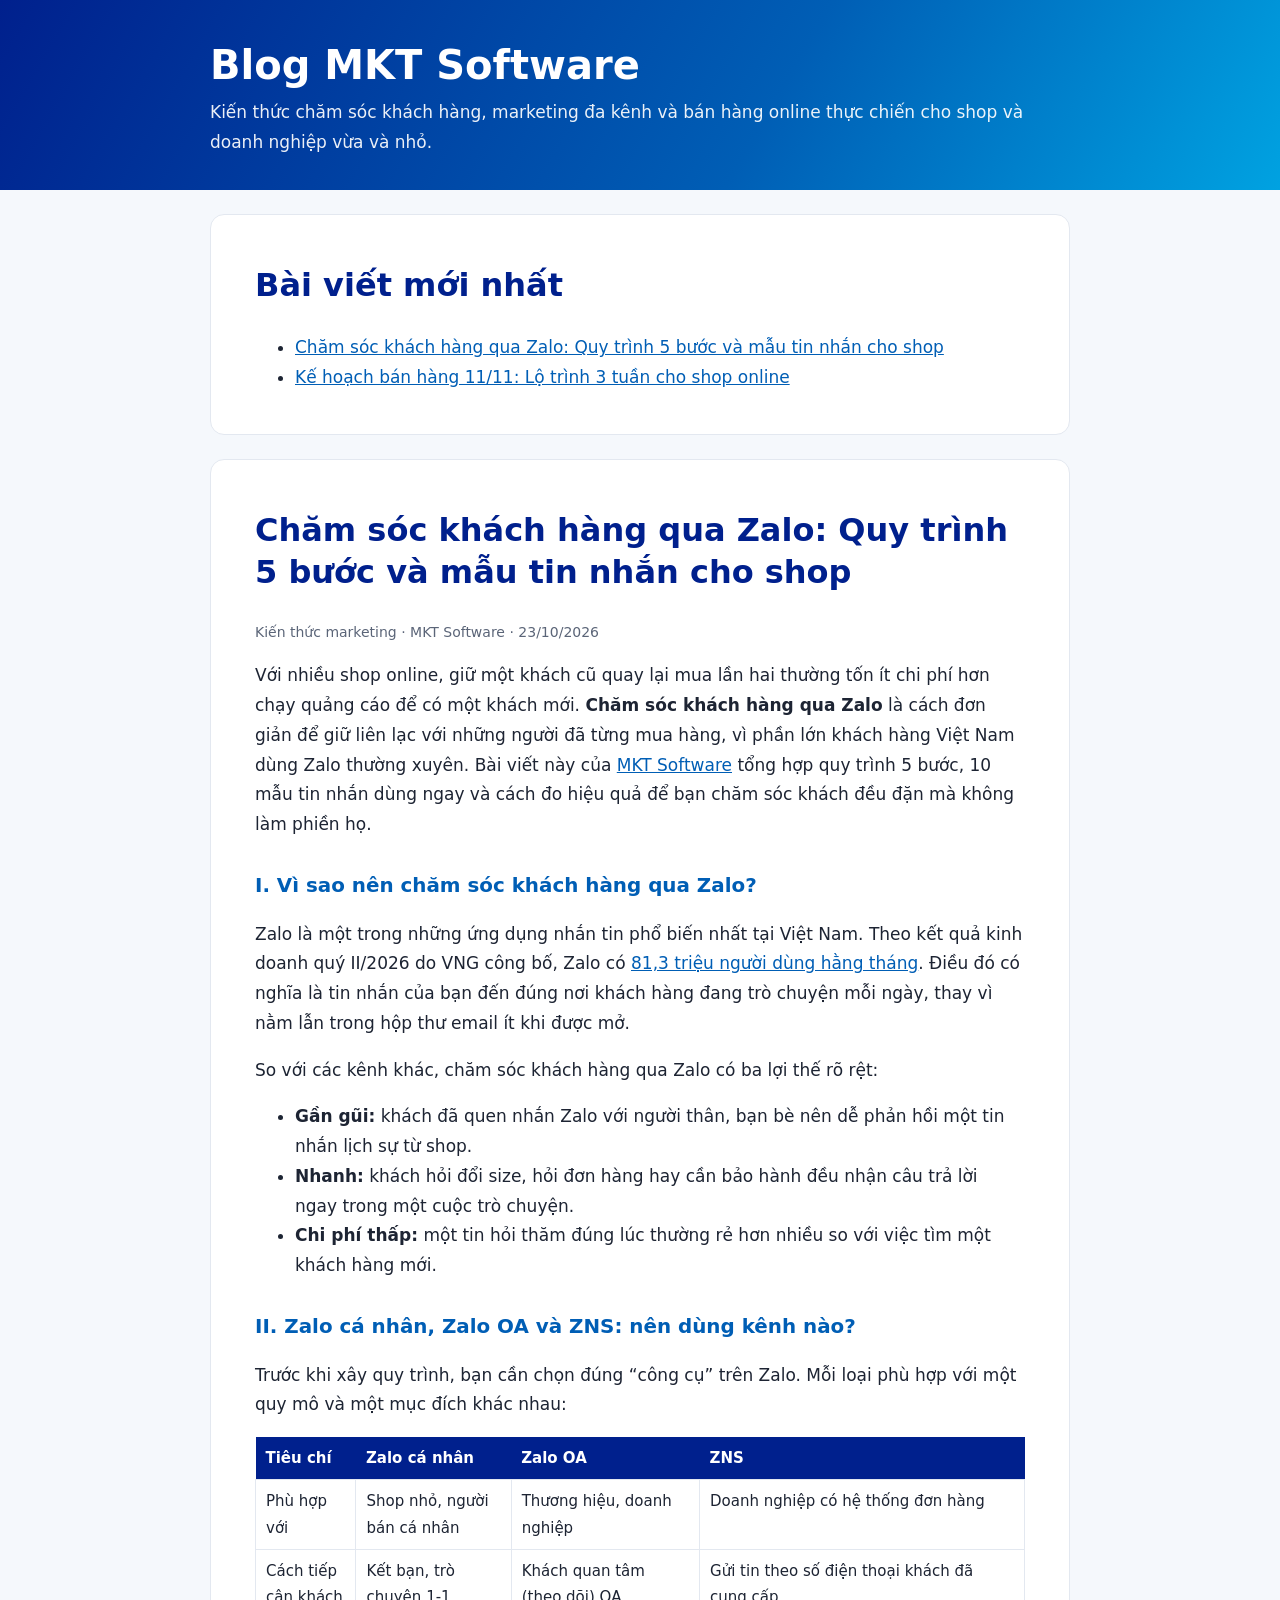
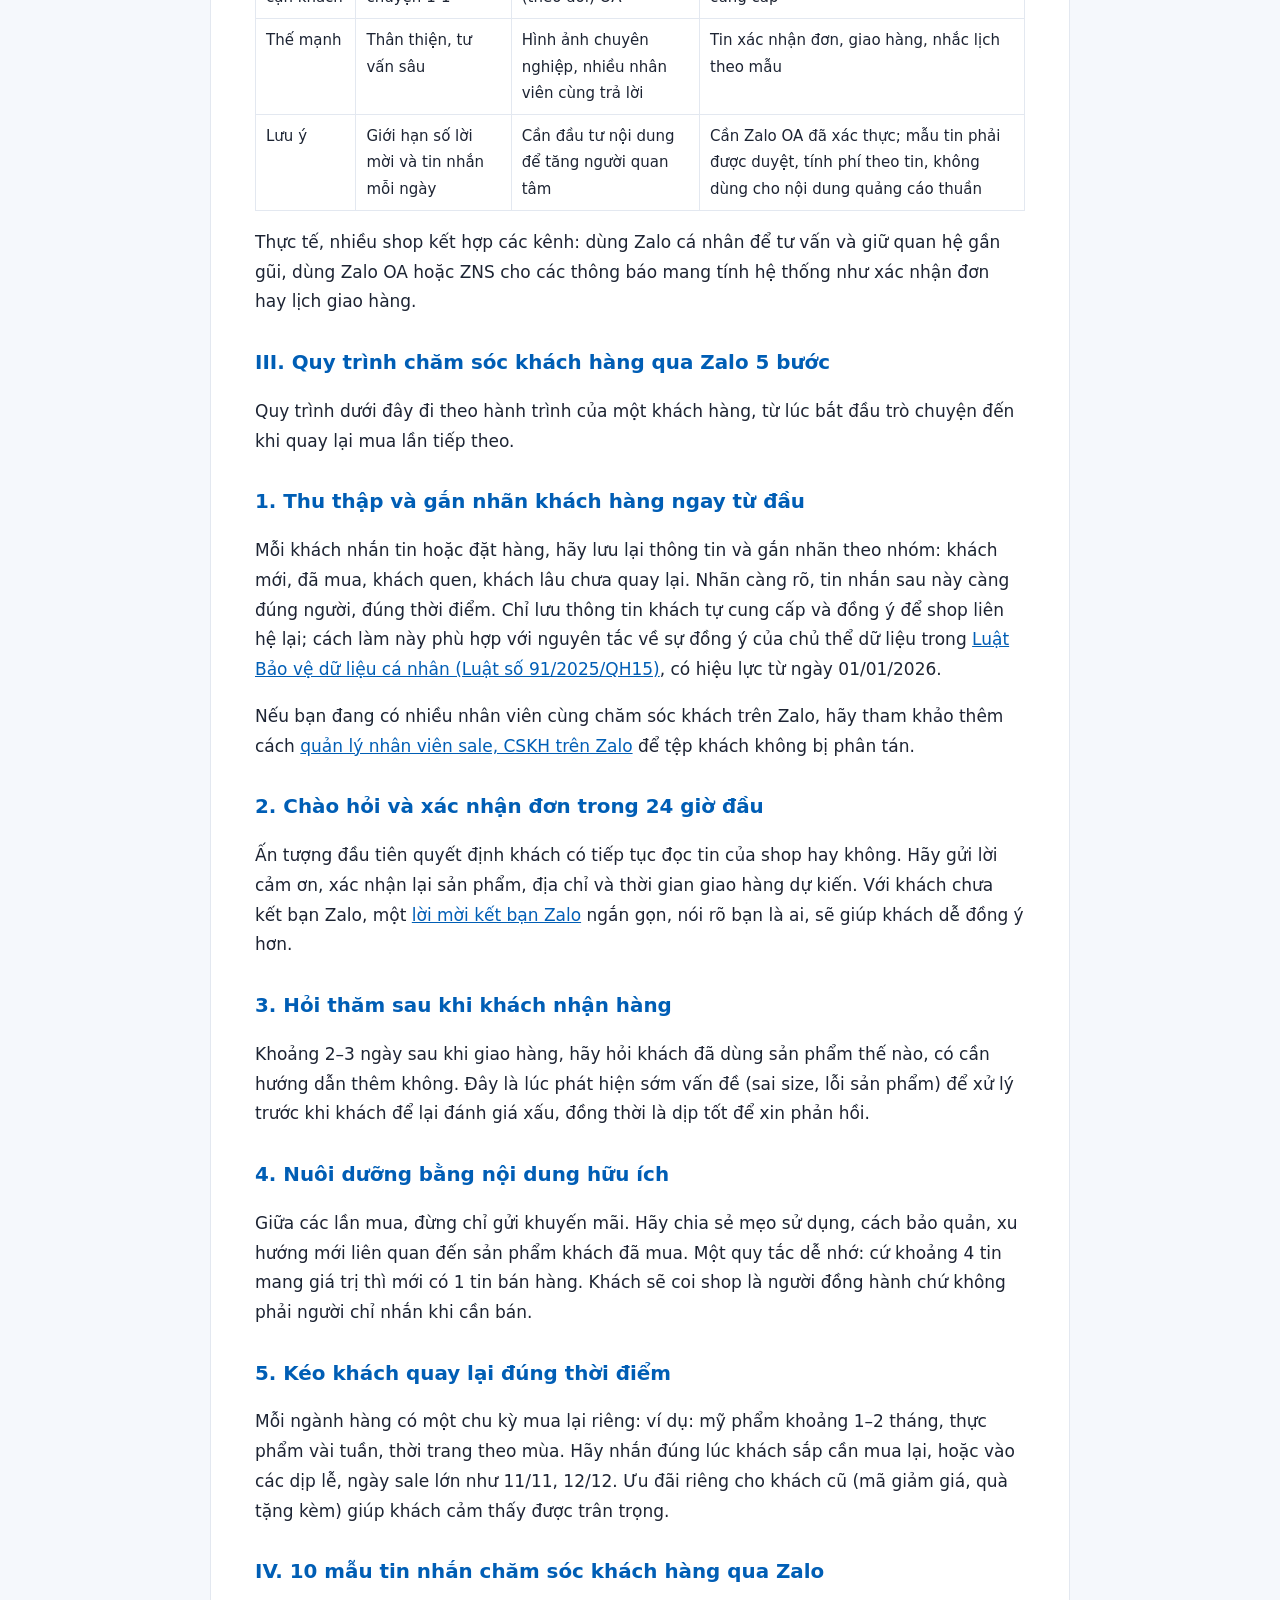
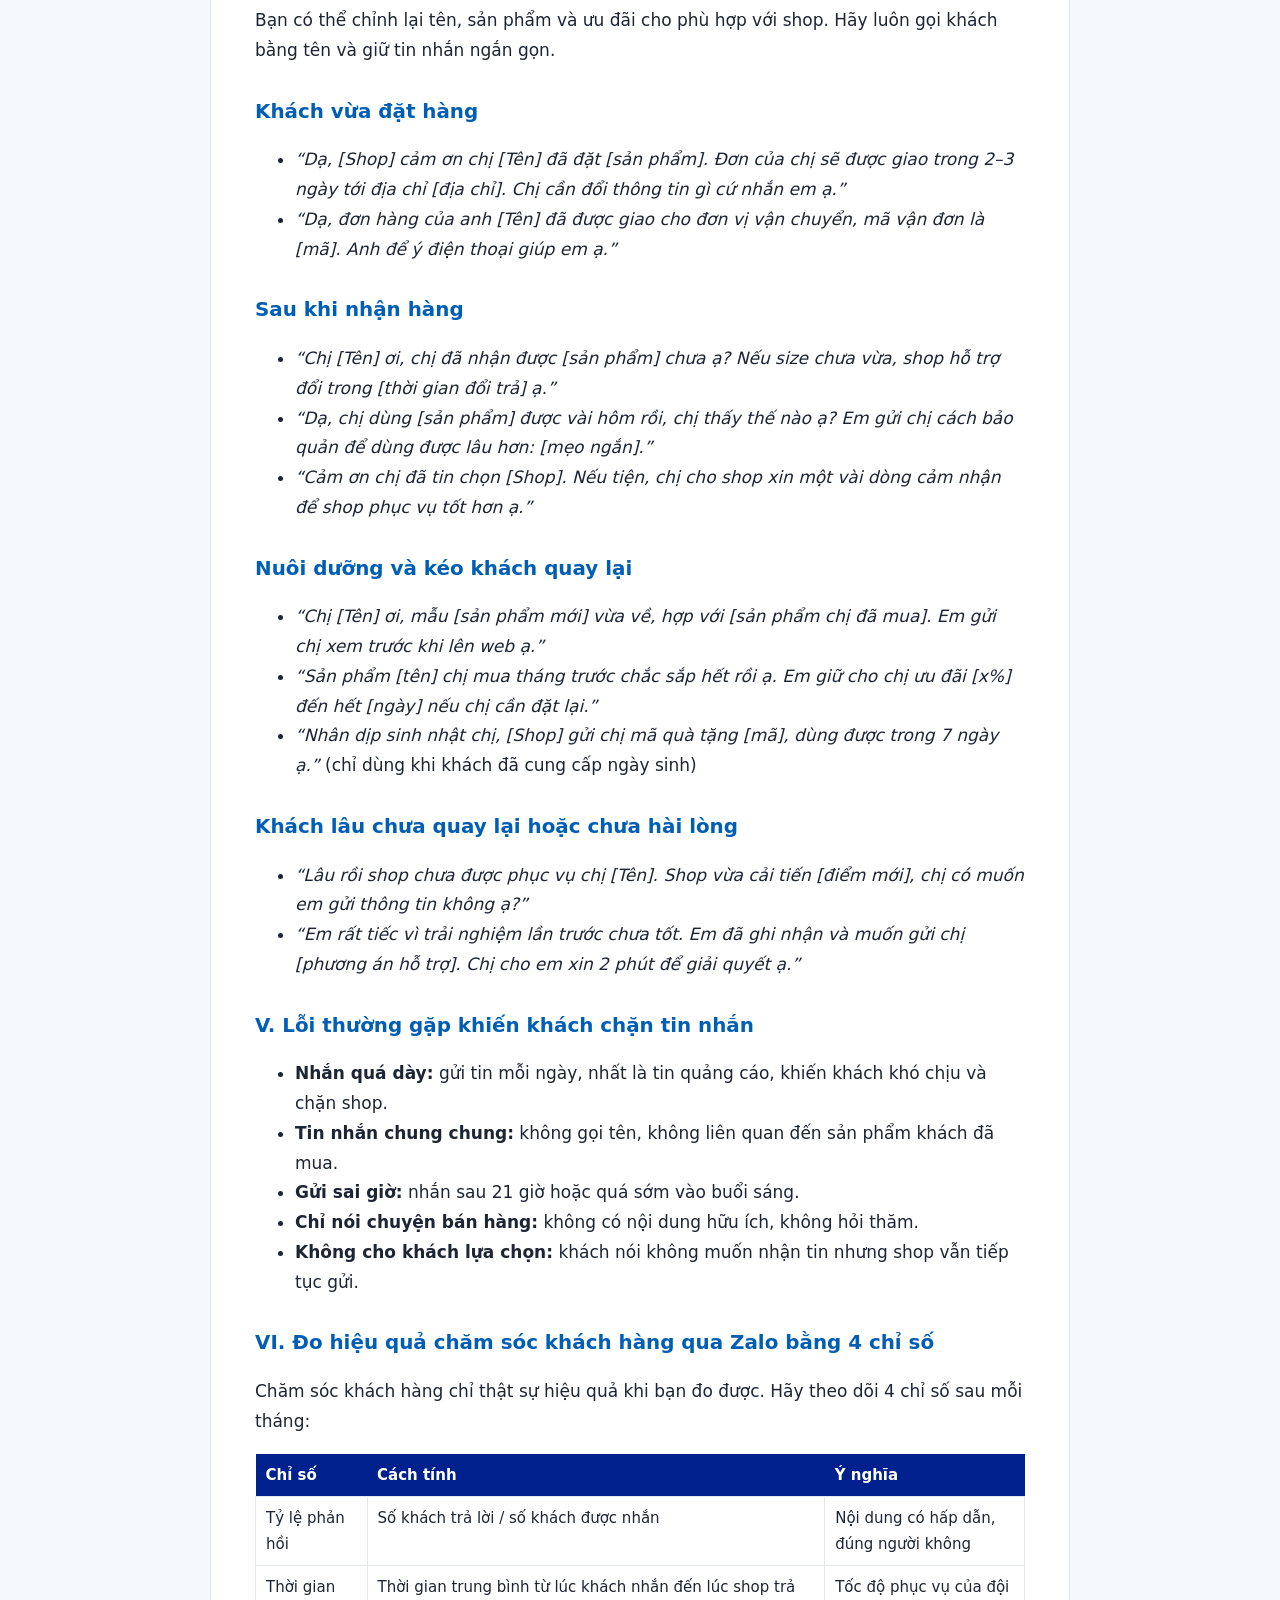
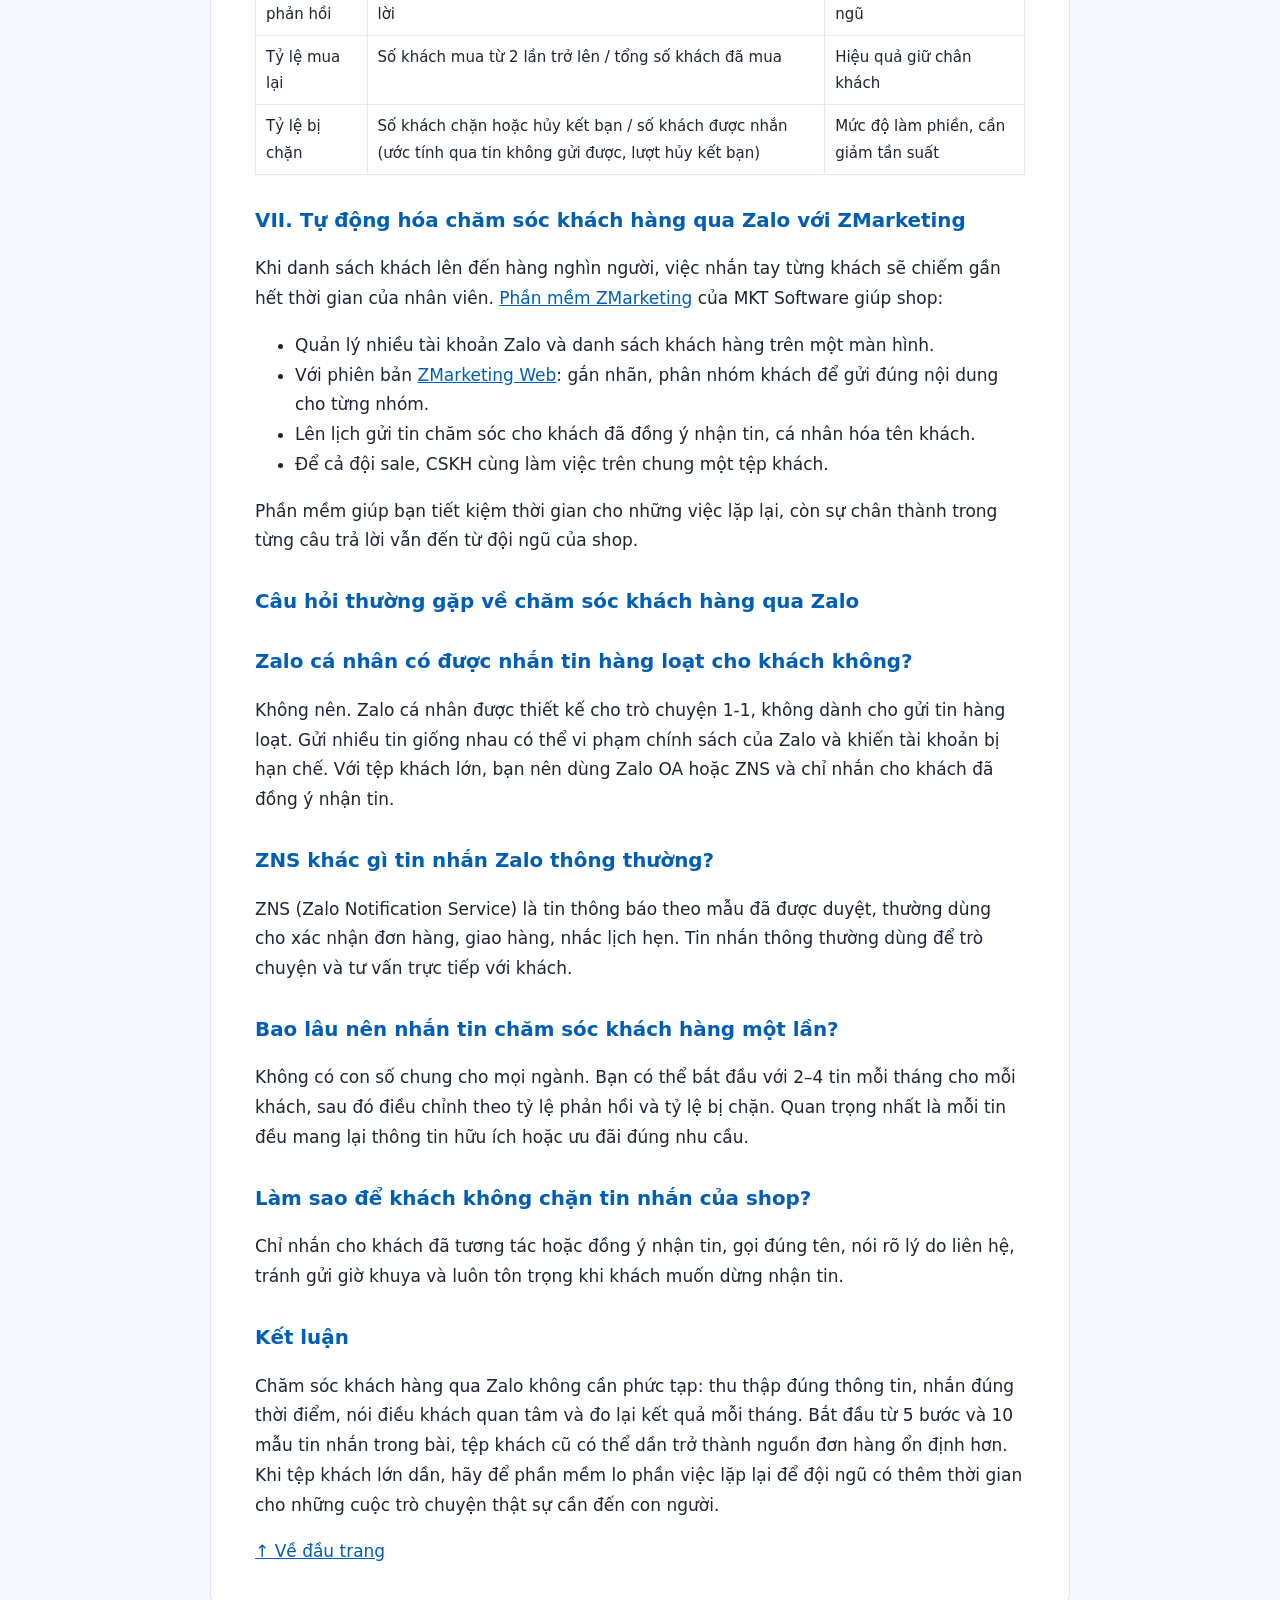
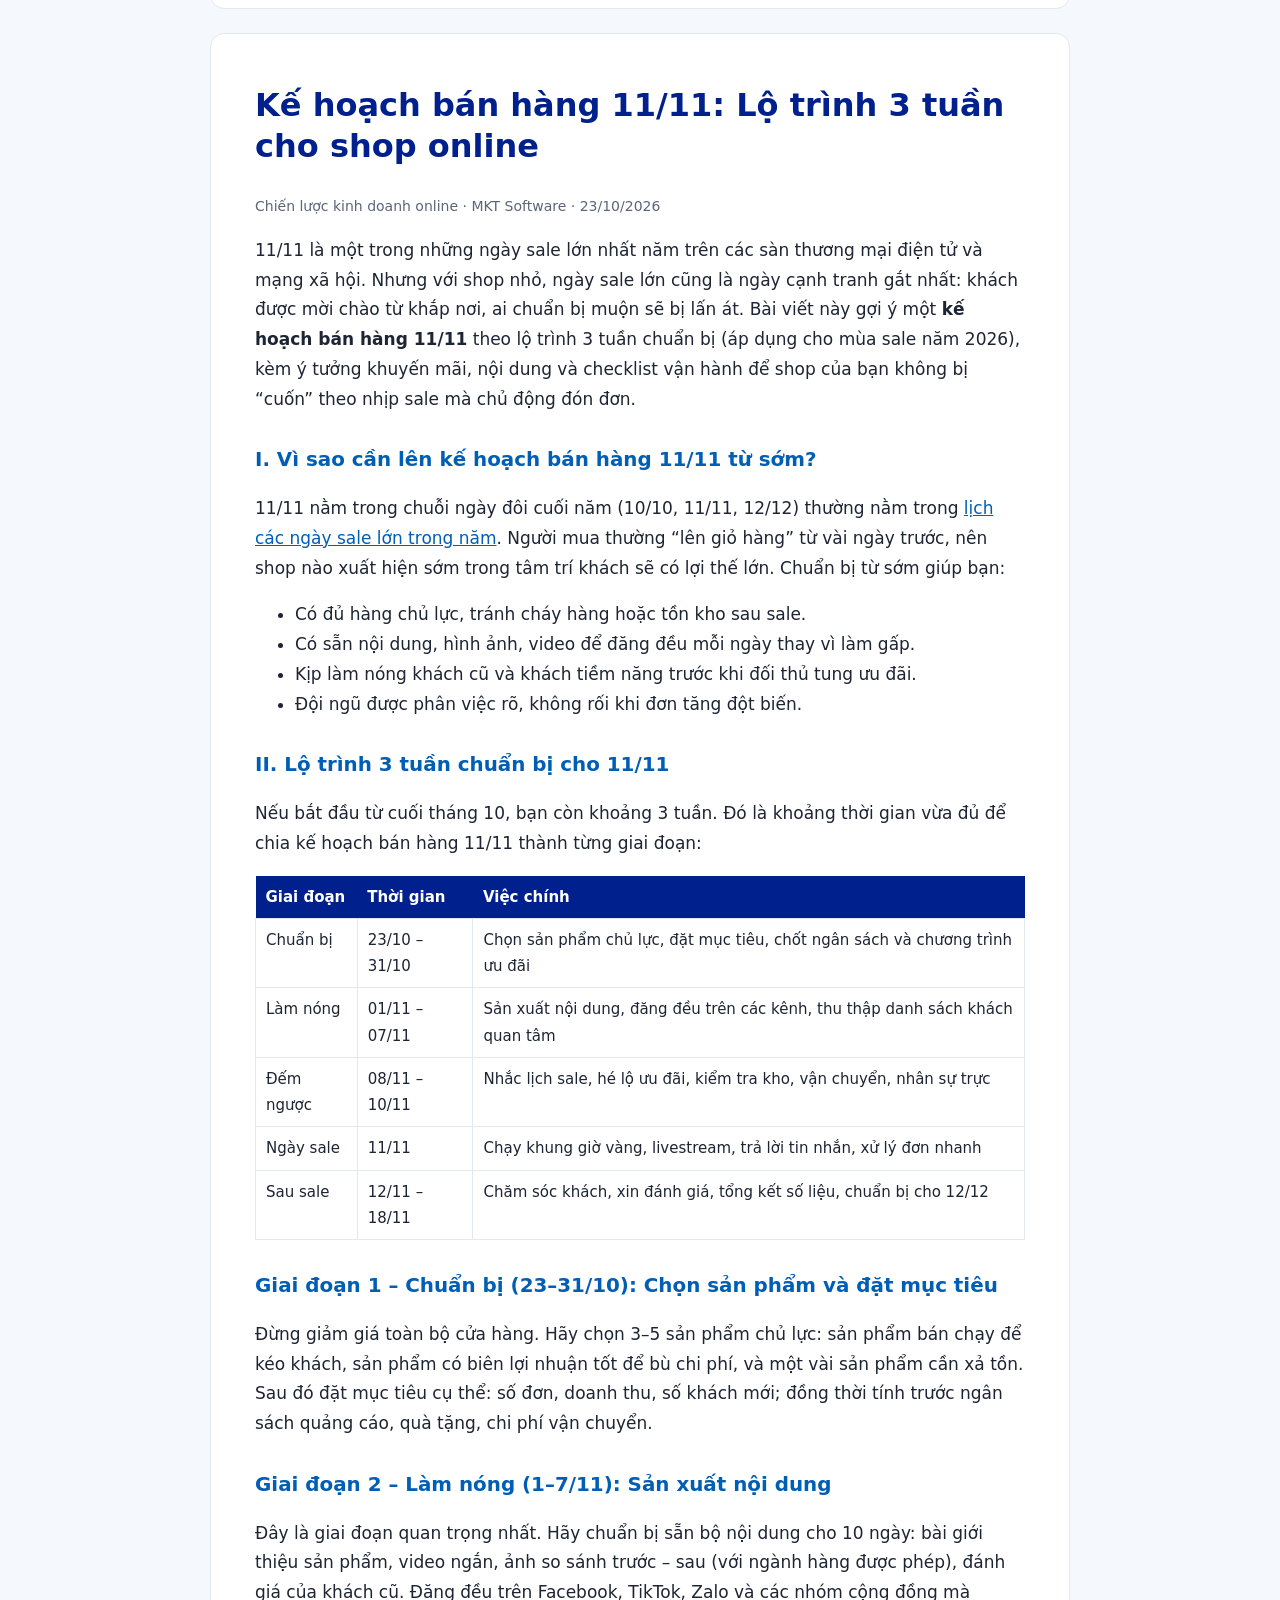
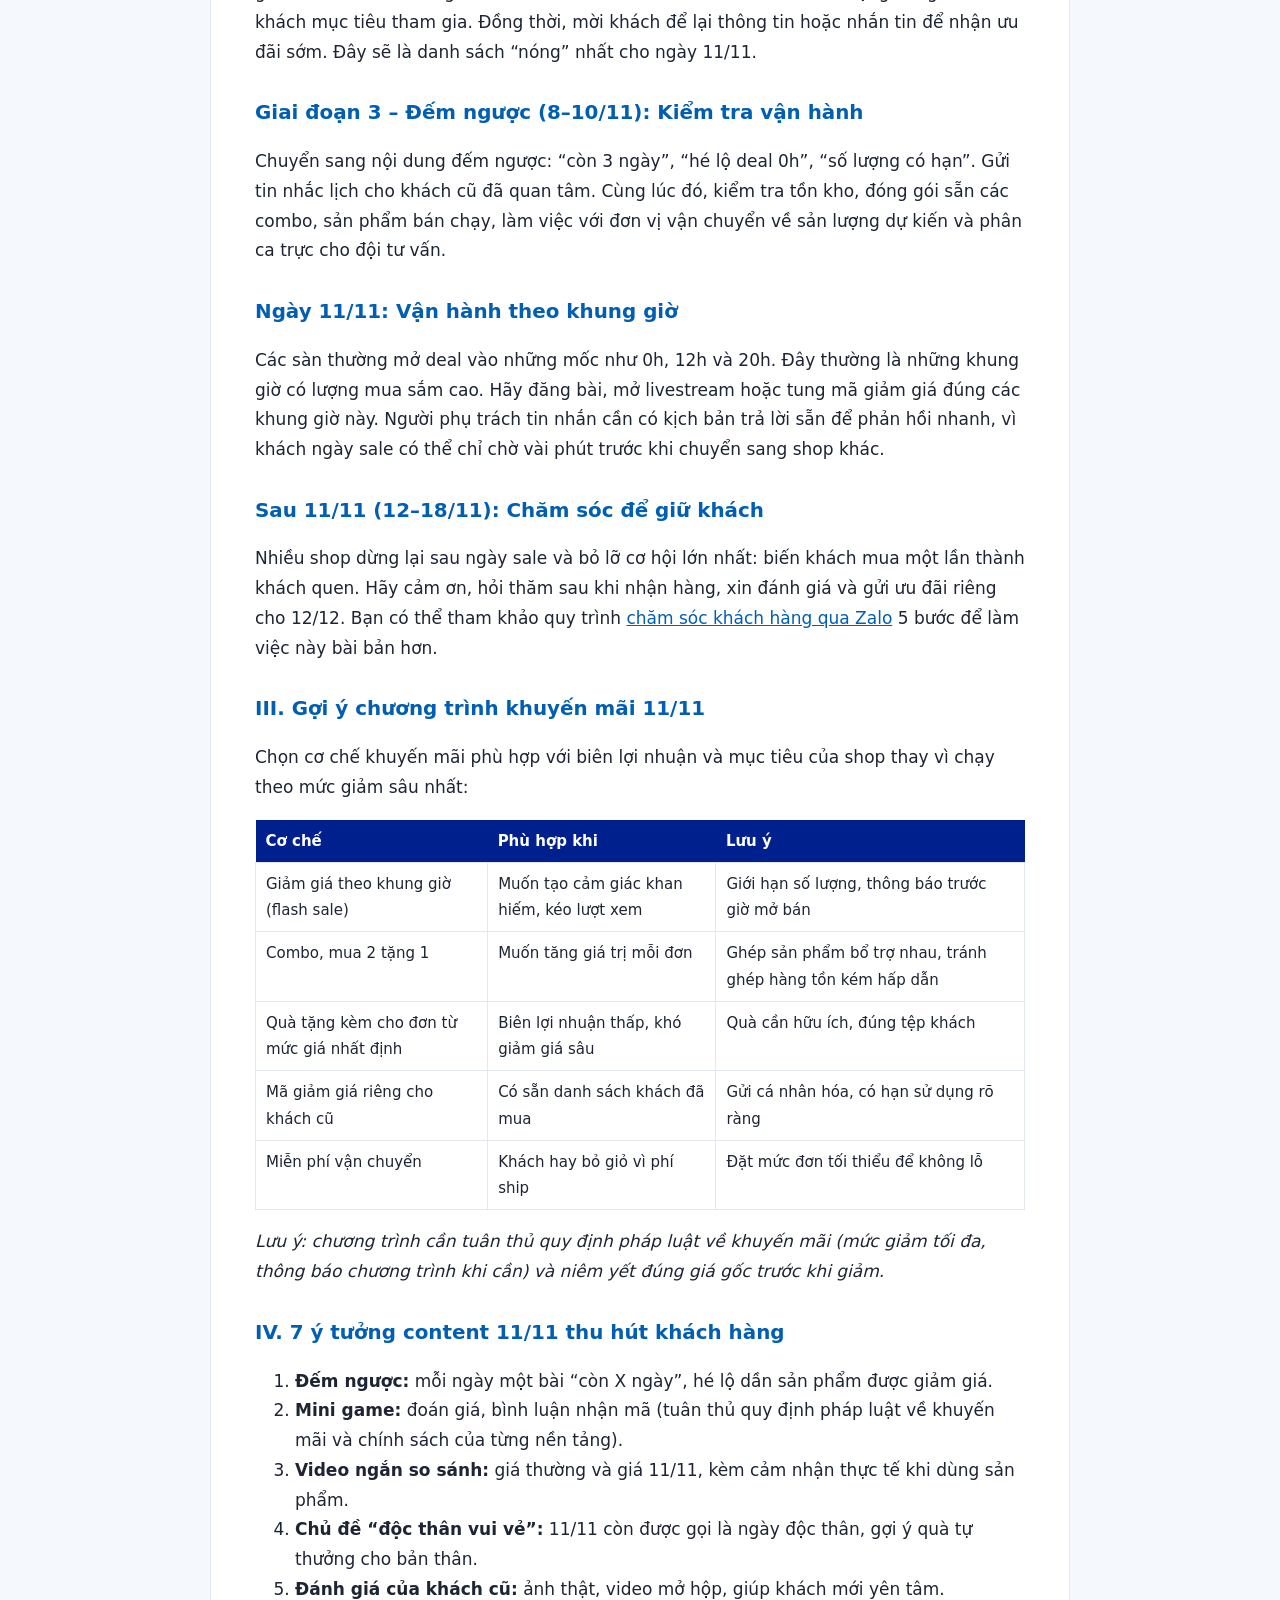
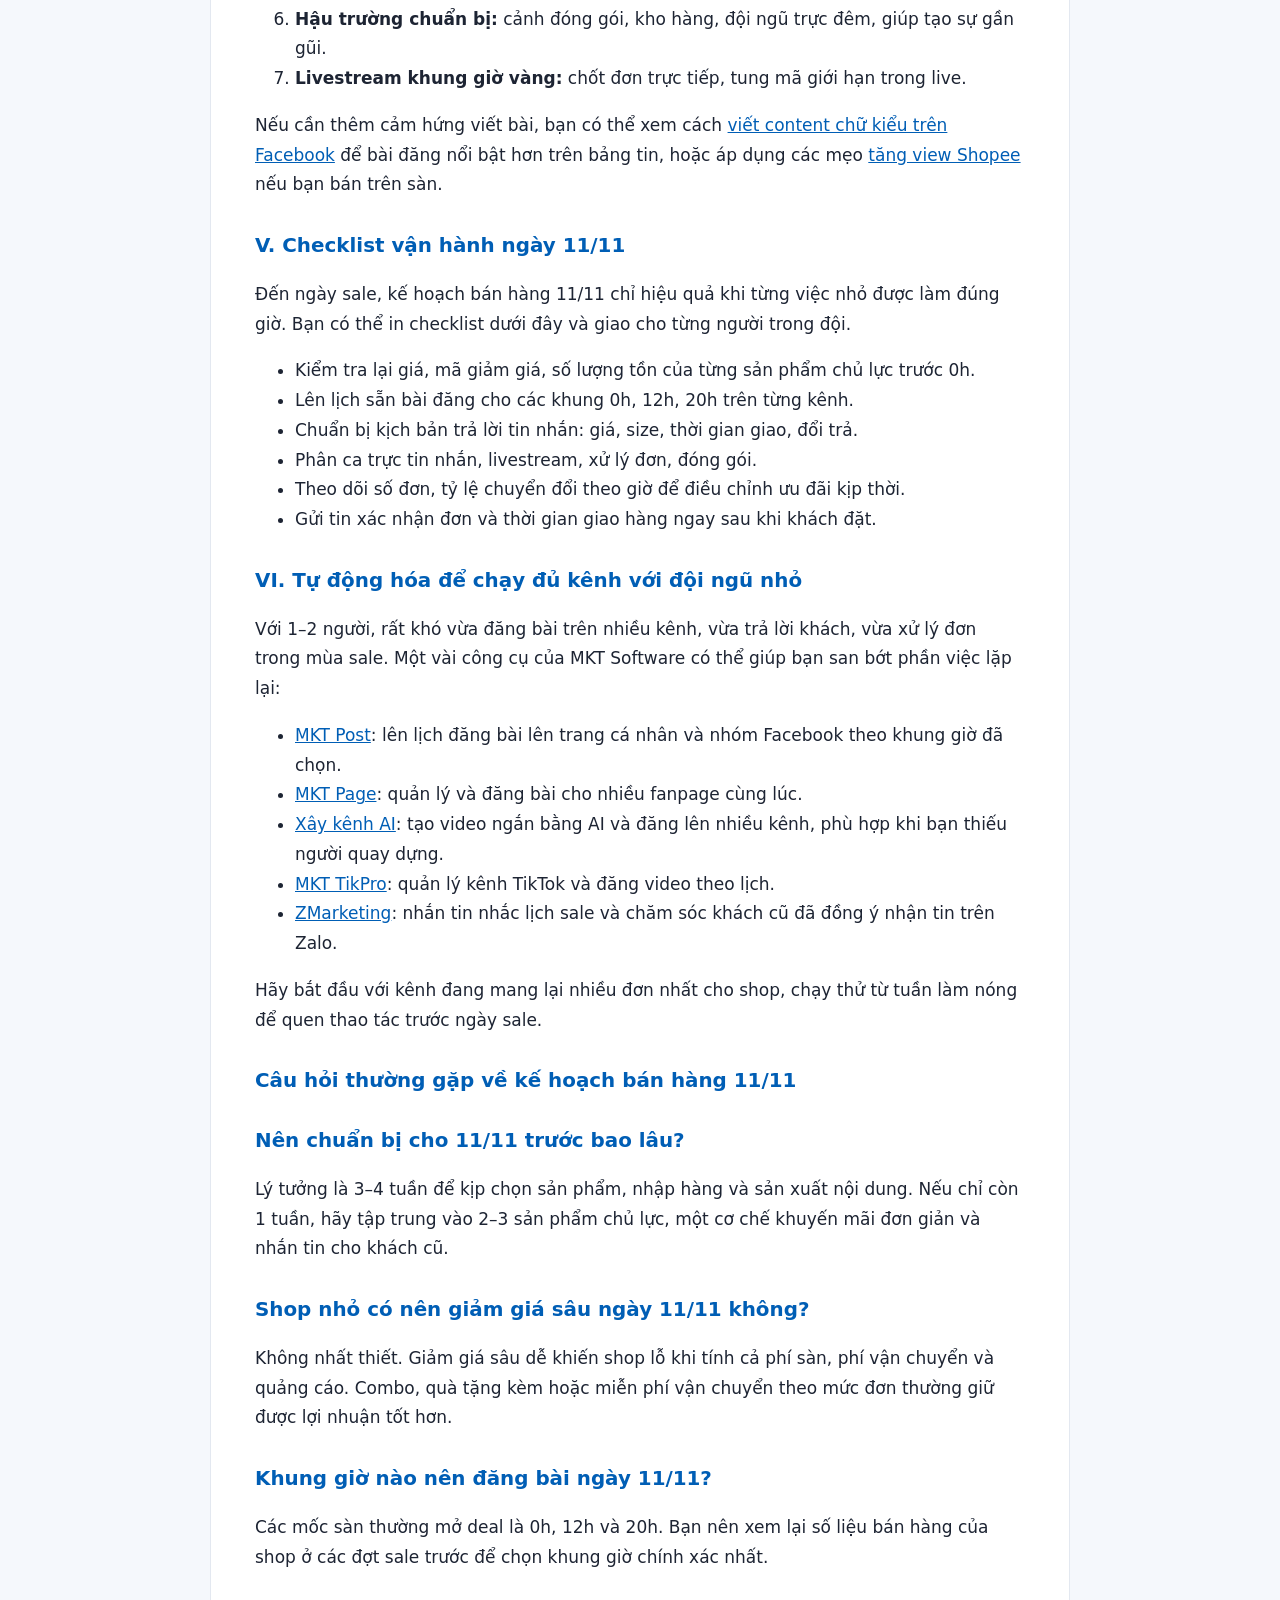
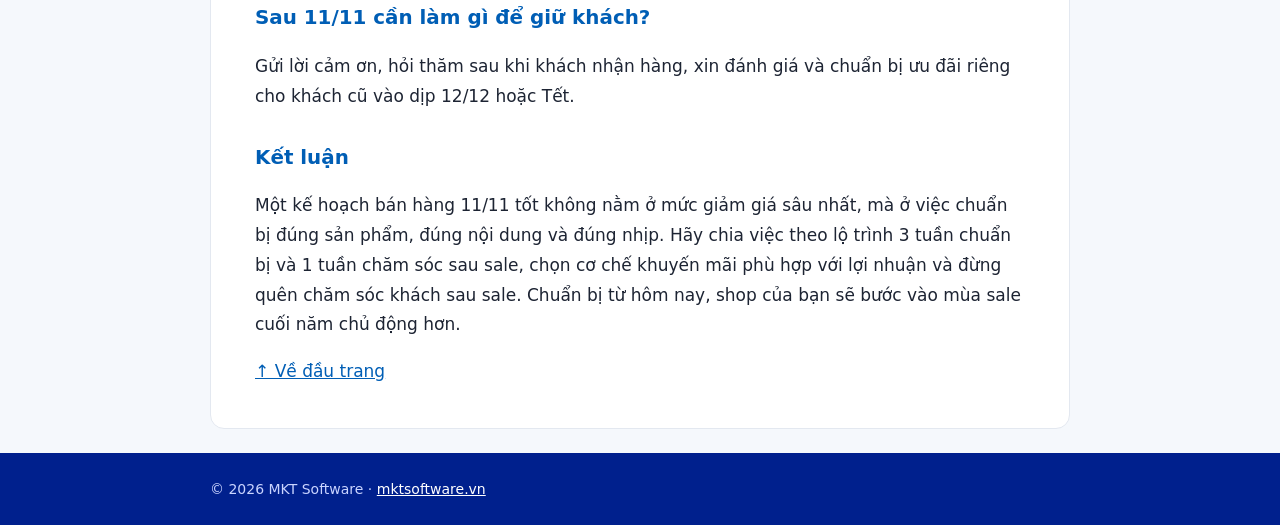
==== commit 3930226f: "Add files via upload" ====
--- a/index_1.html
+++ b/index_1.html
@@ -1,91 +1,36 @@
-<!doctype html>
+<!DOCTYPE html>
 <html lang="vi">
 <head>
 <meta charset="utf-8">
+<meta name="description" content="Blog MKT Software: hướng dẫn chăm sóc khách hàng qua Zalo 5 bước kèm mẫu tin nhắn và kế hoạch bán hàng 11/11 cho shop online, kèm checklist, KPI.">
 <meta name="viewport" content="width=device-width, initial-scale=1">
 <title>Blog MKT Software – Chăm sóc khách hàng qua Zalo và kế hoạch bán hàng 11/11</title>
-<meta name="description" content="Blog MKT Software: hướng dẫn chăm sóc khách hàng qua Zalo 5 bước kèm mẫu tin nhắn và kế hoạch bán hàng 11/11 cho shop online, kèm checklist, KPI.">
 <meta name="robots" content="index,follow">
-<meta property="og:type" content="website">
-<meta property="og:title" content="Blog MKT Software">
-<meta property="og:description" content="Blog MKT Software: hướng dẫn chăm sóc khách hàng qua Zalo 5 bước kèm mẫu tin nhắn và kế hoạch bán hàng 11/11 cho shop online, kèm checklist, KPI.">
-<link rel="icon" href="[data-uri]">
-<link rel="preconnect" href="https://fonts.googleapis.com">
-<link rel="preconnect" href="https://fonts.gstatic.com" crossorigin>
-<link href="https://fonts.googleapis.com/css2?family=Be+Vietnam+Pro:wght@400;600;700;800&display=swap" rel="stylesheet">
 <style>
-:root{--navy:#00208D;--blue:#005EB5;--sky:#00A2E1;--orange:#F9A528;--ink:#1d2433;--muted:#5b6578;--line:#e3e8f0;--bg:#f5f8fc;--card:#fff}
-*{box-sizing:border-box}html{-webkit-text-size-adjust:100%}
-body{margin:0;font-family:'Be Vietnam Pro',system-ui,-apple-system,'Segoe UI',Roboto,Arial,sans-serif;color:var(--ink);background:var(--bg);line-height:1.75;font-size:17px}
-a{color:var(--blue)}a:hover{color:var(--navy)}
-img{max-width:100%;height:auto;display:block}
-.wrap{max-width:1120px;margin:0 auto;padding:0 16px}
-header.site{background:#fff;border-bottom:1px solid var(--line);position:sticky;top:0;z-index:5}
-header.site .wrap{display:flex;align-items:center;justify-content:space-between;height:64px;gap:16px}
-header.site img{height:36px;width:auto}
-header.site nav a{color:var(--navy);text-decoration:none;font-weight:600;font-size:15px;margin-left:20px}
-.hero{background:linear-gradient(120deg,var(--navy),var(--blue) 60%,var(--sky));color:#fff;padding:56px 0 48px}
-.hero h1{font-size:clamp(28px,4vw,42px);line-height:1.25;margin:0 0 12px;font-weight:800}
-.hero p{margin:0;max-width:640px;opacity:.92}
-.grid{display:grid;grid-template-columns:repeat(auto-fill,minmax(320px,1fr));gap:24px;padding:40px 0 56px}
-.card{background:var(--card);border:1px solid var(--line);border-radius:16px;overflow:hidden;display:flex;flex-direction:column;text-decoration:none;color:inherit;transition:transform .15s,box-shadow .15s}
-.card:hover{transform:translateY(-3px);box-shadow:0 12px 28px rgba(0,32,141,.12)}
-.card .body{padding:18px 20px 22px}
-.tag{display:inline-block;font-size:13px;font-weight:600;color:var(--blue);background:#e8f2fc;border-radius:999px;padding:2px 12px}
-.card h2{font-size:20px;line-height:1.4;margin:10px 0 8px;color:var(--navy)}
-.card p{margin:0;color:var(--muted);font-size:15px;line-height:1.6}
-.meta{font-size:14px;color:var(--muted)}
-.crumb{font-size:14px;color:var(--muted);padding:20px 0 0}.crumb a{color:var(--muted);text-decoration:none}
-article{background:#fff;border:1px solid var(--line);border-radius:16px;padding:32px clamp(18px,5vw,56px) 40px;margin:16px auto 56px;max-width:860px}
-article h1{font-size:clamp(26px,3.6vw,36px);line-height:1.3;color:var(--navy);margin:12px 0 8px;font-weight:800}
-article .featured{border-radius:12px;margin:24px 0 8px}
-.content h2{font-size:clamp(22px,2.6vw,27px);line-height:1.35;color:var(--navy);margin:40px 0 12px;padding-top:4px}
-.content h3{font-size:20px;line-height:1.4;color:var(--blue);margin:28px 0 8px}
-.content p,.content li{margin:0 0 14px}
-.content ul,.content ol{padding-left:24px}
-.content figure{margin:28px 0}.content figure img{border-radius:12px;border:1px solid var(--line)}
-.content figcaption{font-size:14px;color:var(--muted);text-align:center;margin-top:8px}
-.tablewrap{overflow-x:auto;margin:20px 0}
-.content table{border-collapse:collapse;width:100%;min-width:560px;font-size:15px;line-height:1.55}
-.content th{background:var(--navy);color:#fff;text-align:left;padding:10px 12px;font-weight:600}
-.content td{border:1px solid var(--line);padding:10px 12px;vertical-align:top}
-.content tr:nth-child(even) td{background:#f8fafd}
-.content em{color:#333}
-.related{border-top:1px solid var(--line);margin-top:40px;padding-top:24px}
-.related h2{font-size:20px;color:var(--navy);margin:0 0 12px}
-.cta{background:linear-gradient(120deg,var(--navy),var(--blue));color:#fff;border-radius:14px;padding:22px 24px;margin-top:32px}
-.cta a{display:inline-block;margin-top:10px;background:var(--orange);color:var(--navy);font-weight:700;text-decoration:none;padding:10px 20px;border-radius:999px}
-footer{background:var(--navy);color:#c9d4ff;font-size:14px;padding:28px 0}footer a{color:#fff}
-@media (max-width:600px){body{font-size:16px}header.site nav a{margin-left:12px;font-size:14px}.grid{grid-template-columns:1fr}}
-
-.post{scroll-margin-top:80px}.toplink{font-size:14px;margin-top:24px;display:inline-block}
-header.site nav{display:flex;white-space:nowrap}@media (max-width:600px){header.site img{height:28px;width:auto}header.site nav a{margin-left:10px;font-size:13px}}
-.content h3.h2{font-size:clamp(22px,2.6vw,27px);line-height:1.35;color:var(--navy);margin:40px 0 12px}
-
+body{margin:0;font-family:"Be Vietnam Pro",system-ui,-apple-system,"Segoe UI",Roboto,Arial,sans-serif;color:#1d2433;background:#f5f8fc;line-height:1.75;font-size:17px}
+a{color:#005EB5}.wrap{max-width:860px;margin:0 auto;padding:0 16px}
+header{background:linear-gradient(120deg,#00208D,#005EB5 60%,#00A2E1);color:#fff;padding:40px 0 32px}
+header h1{margin:0 0 8px;font-size:clamp(28px,4vw,40px);line-height:1.25}header p{margin:0;opacity:.92}
+.toc,article{background:#fff;border:1px solid #e3e8f0;border-radius:14px;padding:24px clamp(16px,4vw,44px);margin:24px 0}
+h2{color:#00208D;line-height:1.3;font-size:clamp(24px,3.2vw,32px)}h3{color:#005EB5;line-height:1.4;margin-top:32px}
+.meta{color:#5b6578;font-size:14px}.tw{overflow-x:auto}table{border-collapse:collapse;width:100%;min-width:520px;font-size:15px}
+th{background:#00208D;color:#fff;text-align:left;padding:8px 10px}td{border:1px solid #e3e8f0;padding:8px 10px;vertical-align:top}
+footer{background:#00208D;color:#c9d4ff;padding:24px 0;font-size:14px}footer a{color:#fff}
 </style>
-<script type="application/ld+json">{"@context": "https://schema.org", "@type": "FAQPage", "mainEntity": [{"@type": "Question", "name": "Zalo cá nhân có được nhắn tin hàng loạt cho khách không?", "acceptedAnswer": {"@type": "Answer", "text": "Không nên. Zalo cá nhân được thiết kế cho trò chuyện 1-1, không dành cho gửi tin hàng loạt. Gửi nhiều tin giống nhau có thể vi phạm chính sách của Zalo và khiến tài khoản bị hạn chế. Với tệp khách lớn, bạn nên dùng Zalo OA hoặc ZNS và chỉ nhắn cho khách đã đồng ý nhận tin."}}, {"@type": "Question", "name": "ZNS khác gì tin nhắn Zalo thông thường?", "acceptedAnswer": {"@type": "Answer", "text": "ZNS (Zalo Notification Service) là tin thông báo theo mẫu đã được duyệt, thường dùng cho xác nhận đơn hàng, giao hàng, nhắc lịch hẹn. Tin nhắn thông thường dùng để trò chuyện và tư vấn trực tiếp với khách."}}, {"@type": "Question", "name": "Bao lâu nên nhắn tin chăm sóc khách hàng một lần?", "acceptedAnswer": {"@type": "Answer", "text": "Không có con số chung cho mọi ngành. Bạn có thể bắt đầu với 2–4 tin mỗi tháng cho mỗi khách, sau đó điều chỉnh theo tỷ lệ phản hồi và tỷ lệ bị chặn. Quan trọng nhất là mỗi tin đều mang lại thông tin hữu ích hoặc ưu đãi đúng nhu cầu."}}, {"@type": "Question", "name": "Làm sao để khách không chặn tin nhắn của shop?", "acceptedAnswer": {"@type": "Answer", "text": "Chỉ nhắn cho khách đã tương tác hoặc đồng ý nhận tin, gọi đúng tên, nói rõ lý do liên hệ, tránh gửi giờ khuya và luôn tôn trọng khi khách muốn dừng nhận tin."}}, {"@type": "Question", "name": "Nên chuẩn bị cho 11/11 trước bao lâu?", "acceptedAnswer": {"@type": "Answer", "text": "Lý tưởng là 3–4 tuần để kịp chọn sản phẩm, nhập hàng và sản xuất nội dung. Nếu chỉ còn 1 tuần, hãy tập trung vào 2–3 sản phẩm chủ lực, một cơ chế khuyến mãi đơn giản và nhắn tin cho khách cũ."}}, {"@type": "Question", "name": "Shop nhỏ có nên giảm giá sâu ngày 11/11 không?", "acceptedAnswer": {"@type": "Answer", "text": "Không nhất thiết. Giảm giá sâu dễ khiến shop lỗ khi tính cả phí sàn, phí vận chuyển và quảng cáo. Combo, quà tặng kèm hoặc miễn phí vận chuyển theo mức đơn thường giữ được lợi nhuận tốt hơn."}}, {"@type": "Question", "name": "Khung giờ nào nên đăng bài ngày 11/11?", "acceptedAnswer": {"@type": "Answer", "text": "Các mốc sàn thường mở deal là 0h, 12h và 20h. Bạn nên xem lại số liệu bán hàng của shop ở các đợt sale trước để chọn khung giờ chính xác nhất."}}, {"@type": "Question", "name": "Sau 11/11 cần làm gì để giữ khách?", "acceptedAnswer": {"@type": "Answer", "text": "Gửi lời cảm ơn, hỏi thăm sau khi khách nhận hàng, xin đánh giá và chuẩn bị ưu đãi riêng cho khách cũ vào dịp 12/12 hoặc Tết."}}]}</script>
 </head>
 <body id="top">
-<header class="site"><div class="wrap"><a href="#top"><img src="[data-uri]" alt="MKT Software" width="160" height="36"></a><nav><a href="#bai-viet">Bài viết</a><a href="https://mktsoftware.vn/" rel="noopener">Phần mềm MKT</a></nav></div></header>
-<section class="hero"><div class="wrap">
-<h1>Blog MKT Software</h1>
-<p>Kiến thức chăm sóc khách hàng, marketing đa kênh và bán hàng online thực chiến cho shop và doanh nghiệp vừa và nhỏ.</p>
-</div></section>
+<header><div class="wrap"><h1>Blog MKT Software</h1><p>Kiến thức chăm sóc khách hàng, marketing đa kênh và bán hàng online thực chiến cho shop và doanh nghiệp vừa và nhỏ.</p></div></header>
 <main class="wrap">
-<h2 id="bai-viet" style="color:var(--navy);margin:40px 0 0;font-size:26px">Bài viết mới nhất</h2>
-<div class="grid">
-<a class="card" href="#cham-soc-khach-hang-qua-zalo"><img src="[data-uri]" alt="Chăm sóc khách hàng qua Zalo: quy trình 5 bước cho shop online" width="1200" height="630"><div class="body"><span class="tag">Kiến thức marketing</span><h3 style="font-size:20px;line-height:1.4;margin:10px 0 8px;color:var(--navy)">Chăm sóc khách hàng qua Zalo: Quy trình 5 bước và mẫu tin nhắn cho shop</h3><p>Hướng dẫn chăm sóc khách hàng qua Zalo theo 5 bước, kèm 10 mẫu tin nhắn, bảng so sánh Zalo cá nhân – Zalo OA – ZNS và 4 chỉ số đo hiệu quả.</p><div class="meta" style="margin-top:10px">23/10/2026</div></div></a>
-<a class="card" href="#ke-hoach-ban-hang-11-11"><img src="[data-uri]" alt="Kế hoạch bán hàng 11/11: lộ trình 3 tuần cho shop online" width="1200" height="630"><div class="body"><span class="tag">Chiến lược kinh doanh online</span><h3 style="font-size:20px;line-height:1.4;margin:10px 0 8px;color:var(--navy)">Kế hoạch bán hàng 11/11: Lộ trình 3 tuần cho shop online</h3><p>Lộ trình 3 tuần chuẩn bị 11/11 cho shop online: chọn sản phẩm chủ lực, cơ chế khuyến mãi, 7 ý tưởng content, checklist ngày sale và chăm sóc khách sau sale.</p><div class="meta" style="margin-top:10px">23/10/2026</div></div></a>
-</div>
-<article class="post" id="cham-soc-khach-hang-qua-zalo">
-<span class="tag">Kiến thức marketing</span>
-<h2 style="font-size:clamp(26px,3.6vw,34px);line-height:1.3;color:var(--navy);margin:12px 0 8px;font-weight:800">Chăm sóc khách hàng qua Zalo: Quy trình 5 bước và mẫu tin nhắn cho shop</h2>
-<div class="meta">MKT Software · 23/10/2026</div>
-<img class="featured" src="[data-uri]" alt="Chăm sóc khách hàng qua Zalo: quy trình 5 bước cho shop online" width="1200" height="630">
-<div class="content">
+<section class="toc"><h2>Bài viết mới nhất</h2><ul>
+<li><a href="#cham-soc-khach-hang-qua-zalo">Chăm sóc khách hàng qua Zalo: Quy trình 5 bước và mẫu tin nhắn cho shop</a></li>
+<li><a href="#ke-hoach-ban-hang-11-11">Kế hoạch bán hàng 11/11: Lộ trình 3 tuần cho shop online</a></li>
+</ul></section>
+<article id="cham-soc-khach-hang-qua-zalo">
+<h2>Chăm sóc khách hàng qua Zalo: Quy trình 5 bước và mẫu tin nhắn cho shop</h2>
+<p class="meta">Kiến thức marketing · MKT Software · 23/10/2026</p>
 <p>Với nhiều shop online, giữ một khách cũ quay lại mua lần hai thường tốn ít chi phí hơn chạy quảng cáo để có một khách mới. <strong>Chăm sóc khách hàng qua Zalo</strong> là cách đơn giản để giữ liên lạc với những người đã từng mua hàng, vì phần lớn khách hàng Việt Nam dùng Zalo thường xuyên. Bài viết này của <a href="https://mktsoftware.vn/">MKT Software</a> tổng hợp quy trình 5 bước, 10 mẫu tin nhắn dùng ngay và cách đo hiệu quả để bạn chăm sóc khách đều đặn mà không làm phiền họ.</p>
 
-<h3 class="h2">I. Vì sao nên chăm sóc khách hàng qua Zalo?</h3>
+<h3>I. Vì sao nên chăm sóc khách hàng qua Zalo?</h3>
 <p>Zalo là một trong những ứng dụng nhắn tin phổ biến nhất tại Việt Nam. Theo kết quả kinh doanh quý II/2026 do VNG công bố, Zalo có <a href="https://www.vietnamplus.vn/zalo-co-813-trieu-nguoi-dung-hang-thang-post1127226.vnp" target="_blank" rel="noopener">81,3 triệu người dùng hằng tháng</a>. Điều đó có nghĩa là tin nhắn của bạn đến đúng nơi khách hàng đang trò chuyện mỗi ngày, thay vì nằm lẫn trong hộp thư email ít khi được mở.</p>
 <p>So với các kênh khác, chăm sóc khách hàng qua Zalo có ba lợi thế rõ rệt:</p>
 <ul>
@@ -94,9 +39,9 @@
 <li><strong>Chi phí thấp:</strong> một tin hỏi thăm đúng lúc thường rẻ hơn nhiều so với việc tìm một khách hàng mới.</li>
 </ul>
 
-<h3 class="h2">II. Zalo cá nhân, Zalo OA và ZNS: nên dùng kênh nào?</h3>
+<h3>II. Zalo cá nhân, Zalo OA và ZNS: nên dùng kênh nào?</h3>
 <p>Trước khi xây quy trình, bạn cần chọn đúng “công cụ” trên Zalo. Mỗi loại phù hợp với một quy mô và một mục đích khác nhau:</p>
-<div class="tablewrap"><table>
+<div class="tw"><table>
 <thead><tr><th>Tiêu chí</th><th>Zalo cá nhân</th><th>Zalo OA</th><th>ZNS</th></tr></thead>
 <tbody>
 <tr><td>Phù hợp với</td><td>Shop nhỏ, người bán cá nhân</td><td>Thương hiệu, doanh nghiệp</td><td>Doanh nghiệp có hệ thống đơn hàng</td></tr>
@@ -105,12 +50,12 @@
 <tr><td>Lưu ý</td><td>Giới hạn số lời mời và tin nhắn mỗi ngày</td><td>Cần đầu tư nội dung để tăng người quan tâm</td><td>Cần Zalo OA đã xác thực; mẫu tin phải được duyệt, tính phí theo tin, không dùng cho nội dung quảng cáo thuần</td></tr>
 </tbody>
 </table></div>
-<figure class="wp-block-image size-large"><img src="[data-uri]